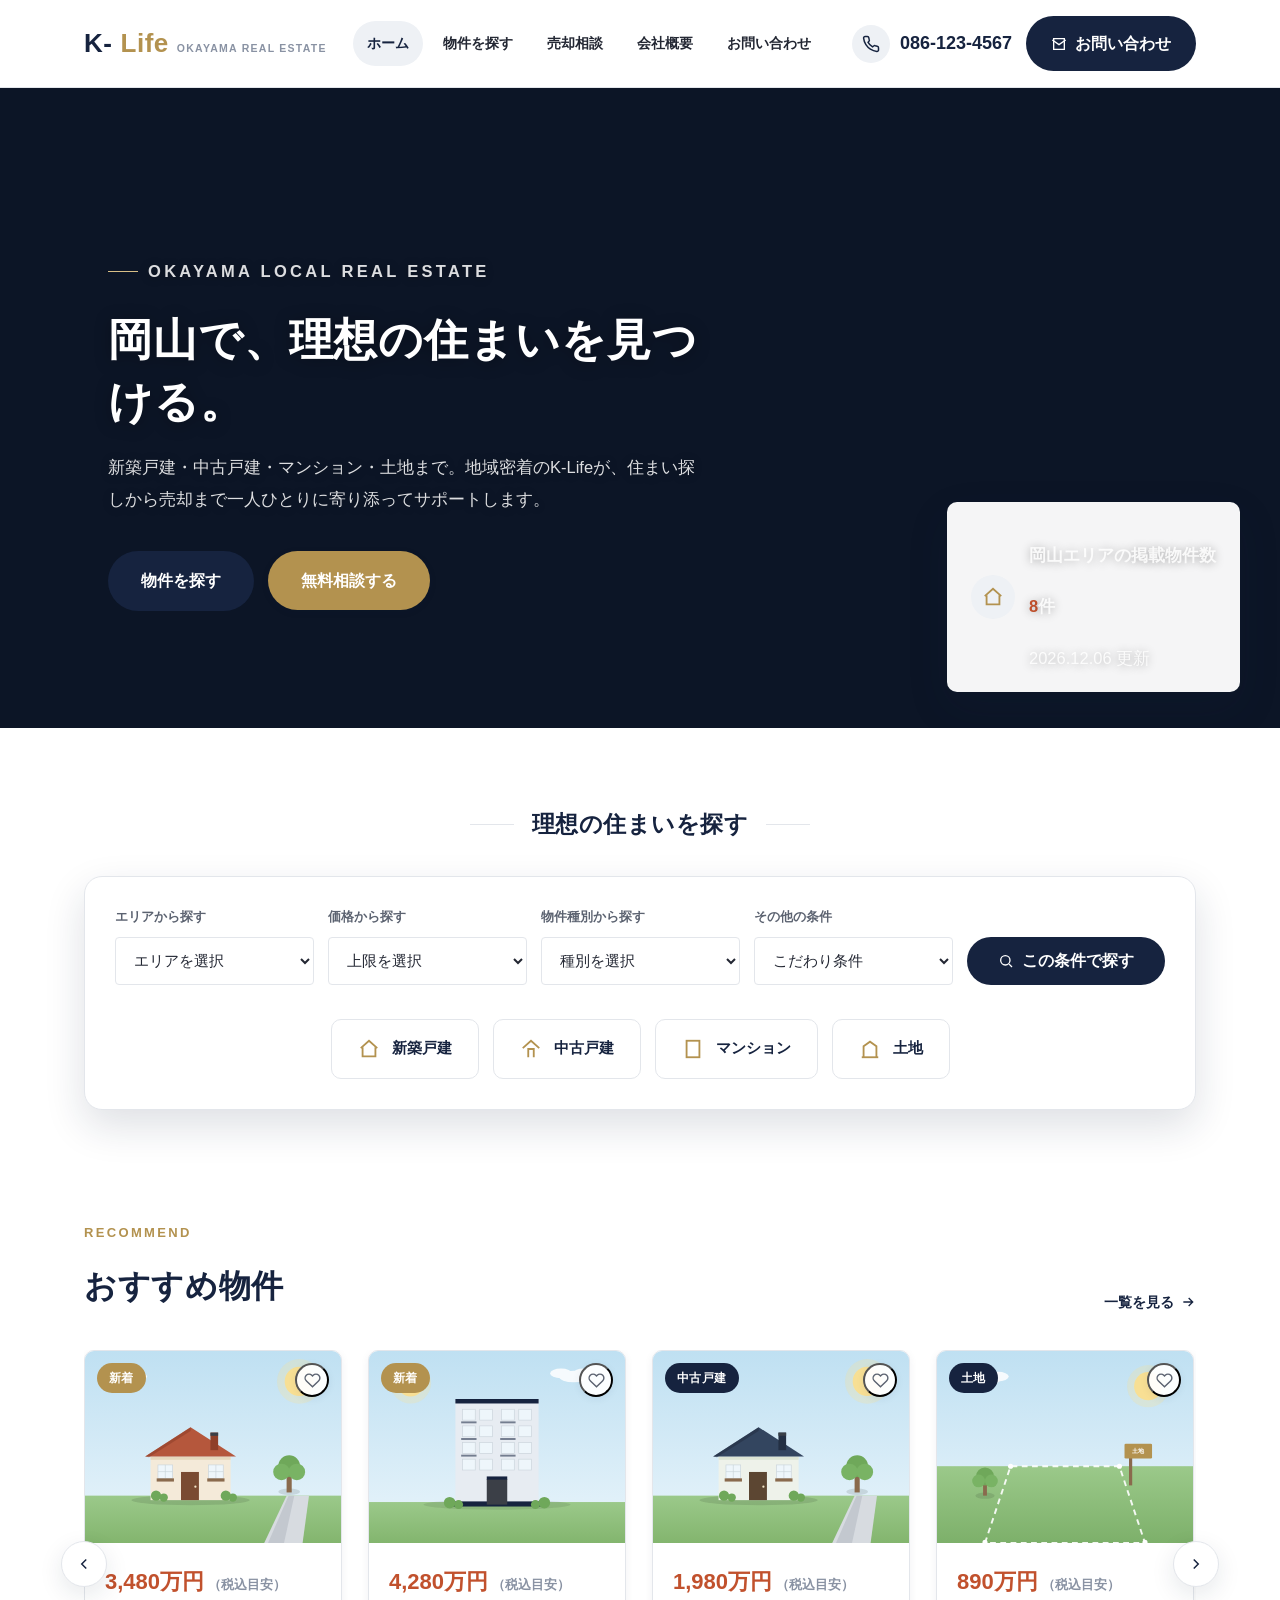
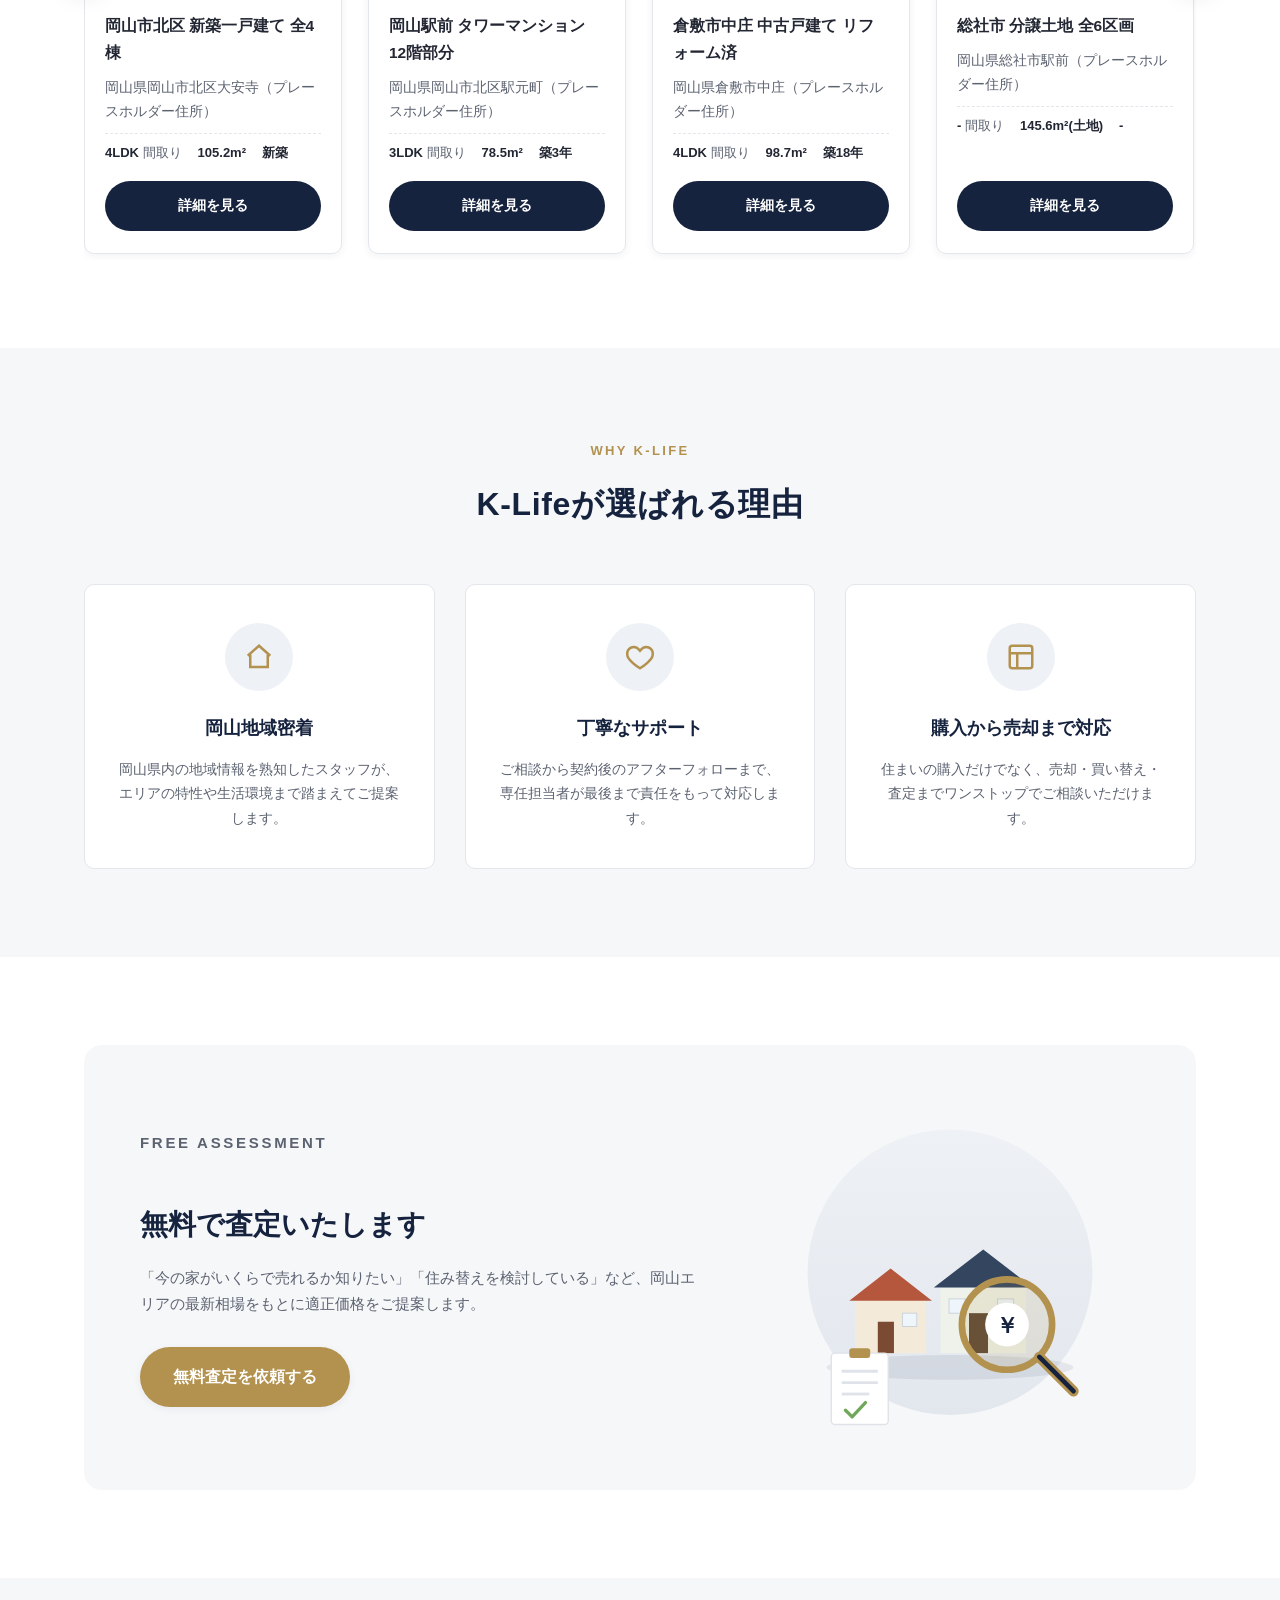
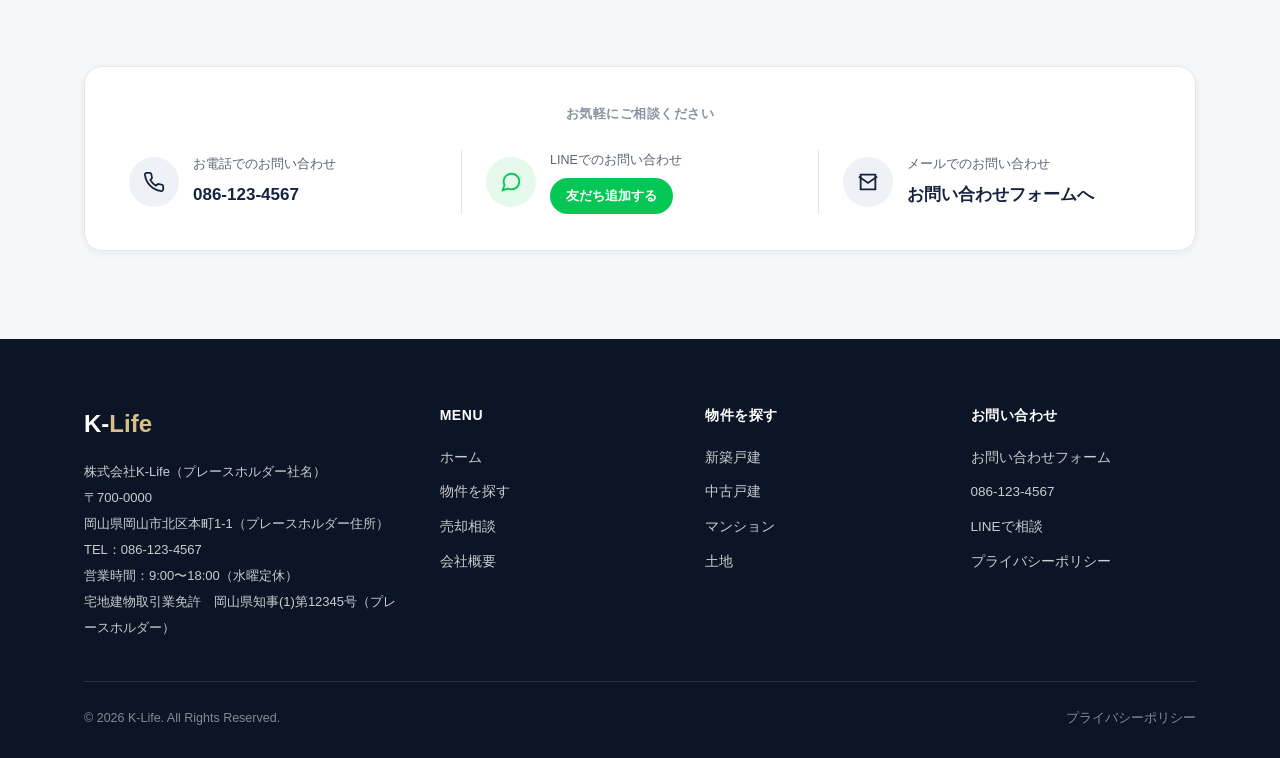
==== index.html @ 4331887f "Initial commit: K-Life real estate website Static HTML/CSS/JS site for a fictional Okayama-based rea" ====
<!DOCTYPE html>
<html lang="ja">
<head>
<meta charset="UTF-8">
<meta name="viewport" content="width=device-width, initial-scale=1.0">
<title>K-Life｜岡山県の不動産会社 住宅・土地・中古住宅・賃貸をお探しなら</title>
<meta name="description" content="K-Lifeは岡山県密着の不動産会社です。新築戸建・中古戸建・マンション・土地の購入から売却まで、地域に根ざした丁寧なサポートでお客様の理想の住まい探しをお手伝いします。">
<meta name="keywords" content="岡山,不動産,K-Life,新築戸建,中古戸建,マンション,土地,売却,査定">
<link rel="canonical" href="https://www.k-life-okayama.example.com/">
<meta property="og:type" content="website">
<meta property="og:title" content="K-Life｜岡山県の不動産会社">
<meta property="og:description" content="岡山で理想の住まいを見つける。地域密着のK-Lifeが購入から売却までサポートします。">
<meta property="og:locale" content="ja_JP">
<link rel="stylesheet" href="css/style.css">
<script type="application/ld+json">
{
  "@context": "https://schema.org",
  "@type": "RealEstateAgent",
  "name": "K-Life",
  "image": "https://www.k-life-okayama.example.com/images/office.svg",
  "telephone": "+81-86-123-4567",
  "address": {
    "@type": "PostalAddress",
    "addressRegion": "岡山県",
    "addressLocality": "岡山市北区",
    "streetAddress": "本町1-1（プレースホルダー住所）",
    "addressCountry": "JP"
  },
  "areaServed": "岡山県",
  "url": "https://www.k-life-okayama.example.com/"
}
</script>
</head>
<body>

<header class="site-header">
  <div class="container">
    <a href="index.html" class="brand">K-<span>Life</span><small>OKAYAMA REAL ESTATE</small></a>
    <nav class="main-nav" id="mainNav">
      <a href="index.html" aria-current="page">ホーム</a>
      <a href="properties.html">物件を探す</a>
      <a href="sell.html">売却相談</a>
      <a href="company.html">会社概要</a>
      <a href="contact.html">お問い合わせ</a>
    </nav>
    <div class="header-actions">
      <div class="header-info">
        <a href="tel:0861234567" class="header-phone">
          <span class="header-phone-icon">
            <svg width="18" height="18" viewBox="0 0 24 24" fill="none" stroke="currentColor" stroke-width="2"><path d="M22 16.92v3a2 2 0 01-2.18 2 19.79 19.79 0 01-8.63-3.07 19.5 19.5 0 01-6-6 19.79 19.79 0 01-3.07-8.67A2 2 0 014.11 2h3a2 2 0 012 1.72c.12.9.32 1.78.6 2.63a2 2 0 01-.45 2.11L8.09 9.91a16 16 0 006 6l1.45-1.17a2 2 0 012.11-.45c.85.28 1.73.48 2.63.6A2 2 0 0122 16.92z"/></svg>
          </span>
          <span class="header-phone-text">
            <span class="header-phone-number">086-123-4567</span>
            <span class="header-phone-hours">営業時間 9:00-18:00（水曜定休）</span>
          </span>
        </a>
        <a href="contact.html" class="btn btn-dark header-contact-btn">
          <svg width="16" height="16" viewBox="0 0 24 24" fill="none" stroke="currentColor" stroke-width="2"><path d="M4 4h16v16H4z"/><path d="M22 6l-10 7L2 6"/></svg>
          お問い合わせ
        </a>
      </div>
      <button class="nav-toggle" id="navToggle" aria-label="メニューを開く" aria-expanded="false">
        <span></span><span></span><span></span>
      </button>
    </div>
  </div>
</header>

<main>

  <!-- メインビジュアル -->
  <section class="hero">
    <img src="images/hero.svg" alt="" class="hero-bg" width="1600" height="900">
    <div class="container">
      <div class="hero-inner">
        <p class="hero-eyebrow">OKAYAMA LOCAL REAL ESTATE</p>
        <h1>岡山で、理想の住まいを見つける。</h1>
        <p>新築戸建・中古戸建・マンション・土地まで。地域密着のK-Lifeが、住まい探しから売却まで一人ひとりに寄り添ってサポートします。</p>
        <div class="hero-actions">
          <a href="properties.html" class="btn btn-dark">物件を探す</a>
          <a href="contact.html" class="btn btn-primary">無料相談する</a>
        </div>
      </div>
    </div>
    <div class="hero-stat">
      <div class="hero-stat-icon">
        <svg width="22" height="22" viewBox="0 0 24 24" fill="none" stroke="currentColor" stroke-width="2"><path d="M3 11l9-8 9 8"/><path d="M5 10v10h14V10"/></svg>
      </div>
      <div>
        <p class="hero-stat-label">岡山エリアの掲載物件数</p>
        <p class="hero-stat-value"><span id="heroPropertyCount">0</span>件</p>
        <p class="hero-stat-date" id="heroStatDate"></p>
      </div>
    </div>
  </section>

  <!-- 物件検索 -->
  <section class="search-panel">
    <div class="container">
      <div class="search-title reveal">
        <span class="line"></span>
        <h2>理想の住まいを探す</h2>
        <span class="line"></span>
      </div>
      <div class="search-card reveal">
        <form id="homeSearchForm">
          <div class="search-grid">
            <div class="field">
              <label for="area">エリアから探す</label>
              <select id="area" name="area">
                <option value="">エリアを選択</option>
                <option value="岡山市北区">岡山市北区</option>
                <option value="岡山市中区">岡山市中区</option>
                <option value="岡山市南区">岡山市南区</option>
                <option value="倉敷市">倉敷市</option>
                <option value="総社市">総社市</option>
                <option value="都窪郡早島町">都窪郡早島町</option>
              </select>
            </div>
            <div class="field">
              <label for="price">価格から探す</label>
              <select id="price" name="price">
                <option value="">上限を選択</option>
                <option value="1000">1,000万円以下</option>
                <option value="2000">2,000万円以下</option>
                <option value="3000">3,000万円以下</option>
                <option value="4000">4,000万円以下</option>
                <option value="99999">上限なし</option>
              </select>
            </div>
            <div class="field">
              <label for="type">物件種別から探す</label>
              <select id="type" name="type">
                <option value="">種別を選択</option>
                <option value="new-house">新築戸建</option>
                <option value="used-house">中古戸建</option>
                <option value="mansion">マンション</option>
                <option value="land">土地</option>
              </select>
            </div>
            <div class="field">
              <label for="feature">その他の条件</label>
              <select id="feature" name="feature">
                <option value="">こだわり条件</option>
                <option value="駐車場">駐車場あり</option>
                <option value="ペット">ペット相談可</option>
                <option value="新築">新築・築浅</option>
                <option value="角">角部屋・角地</option>
              </select>
            </div>
            <button type="submit" class="btn btn-dark search-submit">
              <svg width="16" height="16" viewBox="0 0 24 24" fill="none" stroke="currentColor" stroke-width="2"><circle cx="11" cy="11" r="7"/><line x1="21" y1="21" x2="16.65" y2="16.65"/></svg>
              この条件で探す
            </button>
          </div>
        </form>
        <div class="category-links">
          <a href="properties.html?type=new-house" class="category-link" data-type-link="new-house">
            <svg width="22" height="22" viewBox="0 0 24 24" fill="none" stroke="currentColor" stroke-width="2"><path d="M3 11l9-8 9 8"/><path d="M5 10v10h14V10"/></svg>
            新築戸建
          </a>
          <a href="properties.html?type=used-house" class="category-link" data-type-link="used-house">
            <svg width="22" height="22" viewBox="0 0 24 24" fill="none" stroke="currentColor" stroke-width="2"><path d="M3 11l9-8 9 8"/><path d="M9 21V12h6v9"/></svg>
            中古戸建
          </a>
          <a href="properties.html?type=mansion" class="category-link" data-type-link="mansion">
            <svg width="22" height="22" viewBox="0 0 24 24" fill="none" stroke="currentColor" stroke-width="2"><rect x="5" y="3" width="14" height="18"/><line x1="9" y1="8" x2="9" y2="8"/><line x1="9" y1="12" x2="9" y2="12"/><line x1="15" y1="8" x2="15" y2="8"/><line x1="15" y1="12" x2="15" y2="12"/></svg>
            マンション
          </a>
          <a href="properties.html?type=land" class="category-link" data-type-link="land">
            <svg width="22" height="22" viewBox="0 0 24 24" fill="none" stroke="currentColor" stroke-width="2"><path d="M3 21h18"/><path d="M5 21V9l7-5 7 5v12"/></svg>
            土地
          </a>
        </div>
      </div>
    </div>
  </section>

  <!-- おすすめ物件 -->
  <section class="section" id="recommend">
    <div class="container">
      <div class="section-head-row reveal">
        <div>
          <p class="section-eyebrow">RECOMMEND</p>
          <h2 class="section-title">おすすめ物件</h2>
        </div>
        <a href="properties.html" class="view-all-link">
          一覧を見る
          <svg width="16" height="16" viewBox="0 0 24 24" fill="none" stroke="currentColor" stroke-width="2"><path d="M5 12h14M13 6l6 6-6 6"/></svg>
        </a>
      </div>
      <div class="carousel-wrap">
        <button type="button" class="carousel-arrow prev" data-carousel-prev aria-label="前の物件">
          <svg width="18" height="18" viewBox="0 0 24 24" fill="none" stroke="currentColor" stroke-width="2"><path d="M15 18l-6-6 6-6"/></svg>
        </button>
        <div class="carousel-track" id="featuredGrid"></div>
        <button type="button" class="carousel-arrow next" data-carousel-next aria-label="次の物件">
          <svg width="18" height="18" viewBox="0 0 24 24" fill="none" stroke="currentColor" stroke-width="2"><path d="M9 18l6-6-6-6"/></svg>
        </button>
      </div>
    </div>
  </section>

  <!-- 選ばれる理由 -->
  <section class="section section-soft">
    <div class="container">
      <div class="section-head reveal">
        <p class="section-eyebrow">WHY K-LIFE</p>
        <h2 class="section-title">K-Lifeが選ばれる理由</h2>
      </div>
      <div class="reason-grid">
        <div class="reason-card reveal">
          <div class="reason-icon">
            <svg width="30" height="30" viewBox="0 0 24 24" fill="none" stroke="currentColor" stroke-width="2"><path d="M3 11l9-8 9 8"/><path d="M5 10v10h14V10"/></svg>
          </div>
          <h3>岡山地域密着</h3>
          <p>岡山県内の地域情報を熟知したスタッフが、エリアの特性や生活環境まで踏まえてご提案します。</p>
        </div>
        <div class="reason-card reveal">
          <div class="reason-icon">
            <svg width="30" height="30" viewBox="0 0 24 24" fill="none" stroke="currentColor" stroke-width="2"><path d="M12 21s-7-4.35-9.5-8.5C.5 8 3 4 7 4c2 0 3.5 1 5 3 1.5-2 3-3 5-3 4 0 6.5 4 4.5 8.5C19 16.65 12 21 12 21z"/></svg>
          </div>
          <h3>丁寧なサポート</h3>
          <p>ご相談から契約後のアフターフォローまで、専任担当者が最後まで責任をもって対応します。</p>
        </div>
        <div class="reason-card reveal">
          <div class="reason-icon">
            <svg width="30" height="30" viewBox="0 0 24 24" fill="none" stroke="currentColor" stroke-width="2"><rect x="3" y="3" width="18" height="18" rx="2"/><path d="M3 9h18M9 21V9"/></svg>
          </div>
          <h3>購入から売却まで対応</h3>
          <p>住まいの購入だけでなく、売却・買い替え・査定までワンストップでご相談いただけます。</p>
        </div>
      </div>
    </div>
  </section>

  <!-- 不動産売却相談 -->
  <section class="section">
    <div class="container">
      <div class="assessment-split reveal">
        <div class="assessment-content">
          <p class="section-eyebrow">FREE ASSESSMENT</p>
          <h2>無料で査定いたします</h2>
          <p>「今の家がいくらで売れるか知りたい」「住み替えを検討している」など、岡山エリアの最新相場をもとに適正価格をご提案します。</p>
          <a href="sell.html" class="btn btn-primary">無料査定を依頼する</a>
        </div>
        <div class="assessment-image">
          <img src="images/assessment.svg" alt="無料査定イメージ" loading="lazy" width="800" height="700">
        </div>
      </div>
    </div>
  </section>

  <!-- お問い合わせ -->
  <section class="section section-soft" id="contact-top">
    <div class="container">
      <div class="contact-bar reveal">
        <p class="contact-bar-label">お気軽にご相談ください</p>
        <div class="contact-bar-row">
          <a href="tel:0861234567" class="contact-bar-item">
            <span class="contact-bar-icon">
              <svg width="22" height="22" viewBox="0 0 24 24" fill="none" stroke="currentColor" stroke-width="2"><path d="M22 16.92v3a2 2 0 01-2.18 2 19.79 19.79 0 01-8.63-3.07 19.5 19.5 0 01-6-6 19.79 19.79 0 01-3.07-8.67A2 2 0 014.11 2h3a2 2 0 012 1.72c.12.9.32 1.78.6 2.63a2 2 0 01-.45 2.11L8.09 9.91a16 16 0 006 6l1.45-1.17a2 2 0 012.11-.45c.85.28 1.73.48 2.63.6A2 2 0 0122 16.92z"/></svg>
            </span>
            <span>
              <span class="contact-bar-title">お電話でのお問い合わせ</span>
              <span class="contact-bar-value">086-123-4567</span>
            </span>
          </a>
          <div class="contact-bar-divider"></div>
          <div class="contact-bar-item">
            <span class="contact-bar-icon line">
              <svg width="22" height="22" viewBox="0 0 24 24" fill="none" stroke="currentColor" stroke-width="2"><path d="M21 11.5a8.38 8.38 0 01-.9 3.8 8.5 8.5 0 01-7.6 4.7 8.38 8.38 0 01-3.8-.9L3 21l1.9-5.7a8.38 8.38 0 01-.9-3.8 8.5 8.5 0 014.7-7.6 8.38 8.38 0 013.8-.9h.5a8.48 8.48 0 018 8v.5z"/></svg>
            </span>
            <span>
              <span class="contact-bar-title">LINEでのお問い合わせ</span>
              <a href="https://line.me/R/ti/p/%40k-life-okayama" target="_blank" rel="noopener" class="line-badge">友だち追加する</a>
            </span>
          </div>
          <div class="contact-bar-divider"></div>
          <a href="contact.html" class="contact-bar-item">
            <span class="contact-bar-icon">
              <svg width="22" height="22" viewBox="0 0 24 24" fill="none" stroke="currentColor" stroke-width="2"><path d="M4 4h16v16H4z"/><path d="M22 6l-10 7L2 6"/></svg>
            </span>
            <span>
              <span class="contact-bar-title">メールでのお問い合わせ</span>
              <span class="contact-bar-value">お問い合わせフォームへ</span>
            </span>
          </a>
        </div>
      </div>
    </div>
  </section>

</main>

<footer class="site-footer">
  <div class="container">
    <div class="footer-grid">
      <div class="footer-col">
        <p class="footer-brand">K-<span>Life</span></p>
        <p class="footer-meta">
          株式会社K-Life（プレースホルダー社名）<br>
          〒700-0000<br>
          岡山県岡山市北区本町1-1（プレースホルダー住所）<br>
          TEL：086-123-4567<br>
          営業時間：9:00〜18:00（水曜定休）<br>
          宅地建物取引業免許　岡山県知事(1)第12345号（プレースホルダー）
        </p>
      </div>
      <div class="footer-col">
        <h4>MENU</h4>
        <ul>
          <li><a href="index.html">ホーム</a></li>
          <li><a href="properties.html">物件を探す</a></li>
          <li><a href="sell.html">売却相談</a></li>
          <li><a href="company.html">会社概要</a></li>
        </ul>
      </div>
      <div class="footer-col">
        <h4>物件を探す</h4>
        <ul>
          <li><a href="properties.html?type=new-house">新築戸建</a></li>
          <li><a href="properties.html?type=used-house">中古戸建</a></li>
          <li><a href="properties.html?type=mansion">マンション</a></li>
          <li><a href="properties.html?type=land">土地</a></li>
        </ul>
      </div>
      <div class="footer-col">
        <h4>お問い合わせ</h4>
        <ul>
          <li><a href="contact.html">お問い合わせフォーム</a></li>
          <li><a href="tel:0861234567">086-123-4567</a></li>
          <li><a href="https://line.me/R/ti/p/%40k-life-okayama" target="_blank" rel="noopener">LINEで相談</a></li>
          <li><a href="privacy.html">プライバシーポリシー</a></li>
        </ul>
      </div>
    </div>
    <div class="footer-bottom">
      <span>&copy; 2026 K-Life. All Rights Reserved.</span>
      <a href="privacy.html">プライバシーポリシー</a>
    </div>
  </div>
</footer>

<div class="mobile-cta-bar">
  <a href="tel:0861234567" class="tel">電話で相談</a>
  <a href="https://line.me/R/ti/p/%40k-life-okayama" target="_blank" rel="noopener" class="line">LINEで相談</a>
</div>

<script src="js/data.js"></script>
<script src="js/main.js"></script>
</body>
</html>
---- css/style.css ----
/* ==========================================================================
   K-Life 不動産 共通スタイルシート
   ========================================================================== */

:root {
  --color-bg: #ffffff;
  --color-bg-soft: #f6f7f9;
  --color-bg-soft-2: #eef1f5;
  --color-primary: #16233f;
  --color-primary-dark: #0c1526;
  --color-primary-light: #2a3c63;
  --color-accent: #b3924f;
  --color-accent-light: #d8bf87;
  --color-price: #c1512d;
  --color-text: #232733;
  --color-text-soft: #5b6270;
  --color-text-faint: #8992a3;
  --color-border: #e3e6eb;
  --color-success: #2f7d4f;
  --shadow-sm: 0 2px 8px rgba(22, 35, 63, 0.06);
  --shadow-md: 0 8px 24px rgba(22, 35, 63, 0.10);
  --shadow-lg: 0 16px 40px rgba(22, 35, 63, 0.14);
  --radius-sm: 4px;
  --radius-md: 10px;
  --radius-lg: 18px;
  --header-height: 88px;
  --font-base: -apple-system, BlinkMacSystemFont, "Hiragino Kaku Gothic ProN",
    "Hiragino Sans", "Yu Gothic UI", "Noto Sans JP", Meiryo, sans-serif;
  --container-width: 1160px;
  --transition-base: 0.25s ease;
}

* {
  box-sizing: border-box;
}

html {
  scroll-behavior: smooth;
  scroll-padding-top: var(--header-height);
}

body {
  margin: 0;
  font-family: var(--font-base);
  color: var(--color-text);
  background: var(--color-bg);
  line-height: 1.75;
  -webkit-font-smoothing: antialiased;
  word-break: break-word;
}

img {
  max-width: 100%;
  display: block;
}

a {
  color: inherit;
  text-decoration: none;
}

ul {
  list-style: none;
  margin: 0;
  padding: 0;
}

h1, h2, h3, h4, p {
  margin: 0;
}

button {
  font-family: inherit;
  cursor: pointer;
}

.container {
  width: 100%;
  max-width: var(--container-width);
  margin: 0 auto;
  padding: 0 24px;
}

.section {
  padding: 88px 0;
}

.section-soft {
  background: var(--color-bg-soft);
}

.section-head {
  text-align: center;
  max-width: 640px;
  margin: 0 auto 52px;
}

.section-eyebrow {
  display: inline-block;
  font-size: 13px;
  letter-spacing: 0.18em;
  color: var(--color-accent);
  font-weight: 700;
  margin-bottom: 14px;
  text-transform: uppercase;
}

.section-title {
  font-size: 32px;
  font-weight: 700;
  color: var(--color-primary);
  letter-spacing: 0.02em;
}

.section-desc {
  margin-top: 16px;
  color: var(--color-text-soft);
  font-size: 15.5px;
}

/* ==========================================================================
   Buttons
   ========================================================================== */

.btn {
  display: inline-flex;
  align-items: center;
  justify-content: center;
  gap: 8px;
  padding: 15px 32px;
  border-radius: 999px;
  font-size: 15.5px;
  font-weight: 700;
  border: 1px solid transparent;
  transition: transform var(--transition-base), box-shadow var(--transition-base),
    background var(--transition-base), color var(--transition-base);
  white-space: nowrap;
}

.btn-primary {
  background: var(--color-accent);
  color: #fff;
  box-shadow: var(--shadow-sm);
}

.btn-primary:hover {
  background: var(--color-accent-light);
  transform: translateY(-2px);
  box-shadow: var(--shadow-md);
}

.btn-outline {
  background: transparent;
  color: #fff;
  border-color: rgba(255, 255, 255, 0.7);
}

.btn-outline:hover {
  background: rgba(255, 255, 255, 0.14);
  transform: translateY(-2px);
}

.btn-dark {
  background: var(--color-primary);
  color: #fff;
}

.btn-dark:hover {
  background: var(--color-primary-light);
  transform: translateY(-2px);
  box-shadow: var(--shadow-md);
}

.btn-block {
  width: 100%;
}

.btn-sm {
  padding: 10px 20px;
  font-size: 13.5px;
}

.btn-line {
  background: #06c755;
  color: #fff;
}

.btn-line:hover {
  background: #05b34c;
  transform: translateY(-2px);
}

.btn-tel {
  background: var(--color-primary);
  color: #fff;
}

.btn-tel:hover {
  background: var(--color-primary-light);
  transform: translateY(-2px);
}

/* ==========================================================================
   Header
   ========================================================================== */

.site-header {
  position: sticky;
  top: 0;
  z-index: 500;
  height: var(--header-height);
  border-bottom: 1px solid var(--color-border);
}

.site-header::before {
  content: "";
  position: absolute;
  inset: 0;
  z-index: -1;
  background: rgba(255, 255, 255, 0.92);
  backdrop-filter: saturate(180%) blur(10px);
}

.site-header .container {
  height: 100%;
  display: flex;
  align-items: center;
  justify-content: space-between;
  gap: 20px;
}

.brand {
  display: flex;
  align-items: baseline;
  gap: 8px;
  font-weight: 800;
  font-size: 26px;
  color: var(--color-primary);
  letter-spacing: 0.02em;
  flex-shrink: 0;
}

.brand span {
  color: var(--color-accent);
}

.brand small {
  font-size: 10.5px;
  font-weight: 600;
  color: var(--color-text-faint);
  letter-spacing: 0.12em;
}

.main-nav {
  display: flex;
  align-items: center;
  gap: 6px;
}

.main-nav a {
  display: inline-block;
  padding: 10px 14px;
  font-size: 14px;
  font-weight: 600;
  color: var(--color-text);
  border-radius: 999px;
  white-space: nowrap;
  transition: background var(--transition-base), color var(--transition-base);
}

.main-nav a:hover,
.main-nav a[aria-current="page"] {
  background: var(--color-bg-soft-2);
  color: var(--color-primary);
}

.header-actions {
  display: flex;
  align-items: center;
  gap: 18px;
  flex-shrink: 0;
}

.header-tel {
  display: inline-flex;
}

.header-info {
  display: flex;
  align-items: center;
  gap: 14px;
}

.header-phone {
  display: flex;
  align-items: center;
  gap: 10px;
  color: var(--color-primary);
}

.header-phone-icon {
  width: 38px;
  height: 38px;
  border-radius: 50%;
  background: var(--color-bg-soft-2);
  display: flex;
  align-items: center;
  justify-content: center;
  color: var(--color-primary);
  flex-shrink: 0;
}

.header-phone-text {
  display: flex;
  flex-direction: column;
  line-height: 1.4;
}

.header-phone-number {
  font-size: 18px;
  font-weight: 800;
  color: var(--color-primary);
}

.header-phone-hours {
  display: none;
  font-size: 11px;
  color: var(--color-text-faint);
  font-weight: 600;
  white-space: nowrap;
}

@media (min-width: 1340px) {
  .header-phone-hours {
    display: block;
  }
}

.header-contact-btn {
  padding: 13px 24px;
}

.nav-toggle {
  display: none;
  flex-direction: column;
  justify-content: center;
  gap: 5px;
  width: 42px;
  height: 42px;
  border: 1px solid var(--color-border);
  border-radius: var(--radius-sm);
  background: #fff;
}

.nav-toggle span {
  display: block;
  width: 20px;
  height: 2px;
  margin: 0 auto;
  background: var(--color-primary);
  transition: transform var(--transition-base), opacity var(--transition-base);
}

.nav-toggle.is-open span:nth-child(1) {
  transform: translateY(7px) rotate(45deg);
}

.nav-toggle.is-open span:nth-child(2) {
  opacity: 0;
}

.nav-toggle.is-open span:nth-child(3) {
  transform: translateY(-7px) rotate(-45deg);
}

/* ==========================================================================
   Hero
   ========================================================================== */

.hero {
  position: relative;
  min-height: 640px;
  display: flex;
  align-items: center;
  background: linear-gradient(180deg, rgba(12, 21, 38, 0.6), rgba(12, 21, 38, 0.4)),
    var(--color-primary-dark);
  color: #fff;
  overflow: hidden;
}

.hero-bg {
  position: absolute;
  inset: 0;
  width: 100%;
  height: 100%;
  object-fit: cover;
  z-index: -1;
  transform-origin: center center;
  animation: heroZoom 22s ease-in-out infinite alternate;
  will-change: transform;
}

@keyframes heroZoom {
  0% {
    transform: scale(1);
  }
  100% {
    transform: scale(1.12);
  }
}

.hero-inner > * {
  opacity: 0;
  animation: fadeInUp 0.9s ease forwards;
}

.hero-inner > *:nth-child(1) {
  animation-delay: 0.1s;
}

.hero-inner > *:nth-child(2) {
  animation-delay: 0.28s;
}

.hero-inner > *:nth-child(3) {
  animation-delay: 0.46s;
}

.hero-inner > *:nth-child(4) {
  animation-delay: 0.64s;
}

@keyframes fadeInUp {
  from {
    opacity: 0;
    transform: translateY(28px);
  }
  to {
    opacity: 1;
    transform: translateY(0);
  }
}

.hero-inner {
  max-width: 640px;
  padding: 120px 24px 90px;
}

.hero-eyebrow {
  display: inline-flex;
  align-items: center;
  gap: 10px;
  font-size: 13px;
  letter-spacing: 0.2em;
  font-weight: 700;
  color: var(--color-accent-light);
  margin-bottom: 22px;
  text-transform: uppercase;
}

.hero-eyebrow::before {
  content: "";
  width: 30px;
  height: 1px;
  background: var(--color-accent-light);
}

.hero h1 {
  font-size: 44px;
  line-height: 1.4;
  font-weight: 800;
  letter-spacing: 0.02em;
  text-shadow: 0 2px 16px rgba(0, 0, 0, 0.35);
}

.hero p {
  margin-top: 20px;
  font-size: 16.5px;
  color: rgba(255, 255, 255, 0.86);
  line-height: 1.9;
  text-shadow: 0 1px 10px rgba(0, 0, 0, 0.3);
}

.hero-actions {
  display: flex;
  flex-wrap: wrap;
  gap: 14px;
  margin-top: 36px;
}

.hero-stat {
  position: absolute;
  right: 40px;
  bottom: 36px;
  display: flex;
  align-items: center;
  gap: 14px;
  background: rgba(255, 255, 255, 0.96);
  backdrop-filter: blur(6px);
  border-radius: var(--radius-md);
  padding: 18px 24px;
  box-shadow: var(--shadow-lg);
}

.hero-stat-icon {
  width: 44px;
  height: 44px;
  border-radius: 50%;
  background: var(--color-bg-soft-2);
  color: var(--color-accent);
  display: flex;
  align-items: center;
  justify-content: center;
  flex-shrink: 0;
}

.hero-stat-label {
  font-size: 11.5px;
  color: var(--color-text-faint);
  font-weight: 700;
}

.hero-stat-value {
  font-size: 24px;
  font-weight: 800;
  color: var(--color-primary);
  line-height: 1.3;
}

.hero-stat-value span {
  color: var(--color-price);
}

.hero-stat-date {
  font-size: 10.5px;
  color: var(--color-text-faint);
}

/* ==========================================================================
   Search box
   ========================================================================== */

.search-panel {
  padding: 76px 0 20px;
  position: relative;
  z-index: 10;
}

.search-title {
  display: flex;
  align-items: center;
  justify-content: center;
  gap: 18px;
  margin-bottom: 32px;
}

.search-title .line {
  width: 44px;
  height: 1px;
  background: var(--color-border);
}

.search-title h2 {
  font-size: 23px;
  font-weight: 800;
  color: var(--color-primary);
  letter-spacing: 0.02em;
}

.search-card {
  background: #fff;
  border-radius: var(--radius-lg);
  box-shadow: var(--shadow-lg);
  padding: 30px;
  border: 1px solid var(--color-border);
}

.search-tabs {
  display: flex;
  gap: 8px;
  margin-bottom: 22px;
  flex-wrap: wrap;
}

.search-tab {
  padding: 9px 18px;
  border-radius: 999px;
  background: var(--color-bg-soft);
  font-size: 13.5px;
  font-weight: 700;
  color: var(--color-text-soft);
  border: 1px solid transparent;
}

.search-tab.is-active {
  background: var(--color-primary);
  color: #fff;
}

.search-grid {
  display: grid;
  grid-template-columns: repeat(4, 1fr) auto;
  gap: 14px;
  align-items: end;
}

.field {
  display: flex;
  flex-direction: column;
  gap: 8px;
}

.field label {
  font-size: 12.5px;
  font-weight: 700;
  color: var(--color-text-soft);
}

.field select,
.field input {
  height: 48px;
  padding: 0 14px;
  border-radius: var(--radius-sm);
  border: 1px solid var(--color-border);
  background: #fff;
  font-size: 14.5px;
  color: var(--color-text);
  font-family: inherit;
}

.field select:focus,
.field input:focus {
  outline: 2px solid var(--color-accent-light);
  outline-offset: 1px;
}

.search-submit {
  height: 48px;
  padding: 0 30px;
}

.category-links {
  display: flex;
  flex-wrap: wrap;
  justify-content: center;
  gap: 14px;
  margin-top: 34px;
}

.category-link {
  display: flex;
  align-items: center;
  gap: 12px;
  padding: 16px 26px;
  border-radius: var(--radius-md);
  background: #fff;
  font-size: 14.5px;
  font-weight: 700;
  color: var(--color-primary);
  border: 1px solid var(--color-border);
  transition: transform var(--transition-base), border-color var(--transition-base), box-shadow var(--transition-base);
}

.category-link svg {
  color: var(--color-accent);
  flex-shrink: 0;
}

.category-link:hover {
  border-color: var(--color-accent);
  transform: translateY(-4px);
  box-shadow: var(--shadow-sm);
}

/* ==========================================================================
   Property cards
   ========================================================================== */

.section-head-row {
  display: flex;
  align-items: flex-end;
  justify-content: space-between;
  gap: 16px;
  flex-wrap: wrap;
  margin-bottom: 36px;
}

.section-head-row .section-title {
  text-align: left;
}

.view-all-link {
  display: inline-flex;
  align-items: center;
  gap: 6px;
  font-size: 14px;
  font-weight: 700;
  color: var(--color-primary);
  flex-shrink: 0;
}

.view-all-link:hover {
  color: var(--color-accent);
}

.property-grid {
  display: grid;
  grid-template-columns: repeat(4, 1fr);
  gap: 26px;
}

.carousel-wrap {
  position: relative;
}

.carousel-track {
  display: flex;
  gap: 26px;
  overflow-x: auto;
  scroll-snap-type: x mandatory;
  scroll-behavior: smooth;
  padding-bottom: 6px;
  scrollbar-width: none;
}

.carousel-track::-webkit-scrollbar {
  display: none;
}

.carousel-track .property-card {
  flex: 0 0 calc(25% - 20px);
  scroll-snap-align: start;
}

.carousel-arrow {
  position: absolute;
  top: 42%;
  transform: translateY(-50%);
  width: 46px;
  height: 46px;
  border-radius: 50%;
  background: #fff;
  border: 1px solid var(--color-border);
  box-shadow: var(--shadow-md);
  display: flex;
  align-items: center;
  justify-content: center;
  color: var(--color-primary);
  z-index: 3;
}

.carousel-arrow:hover {
  background: var(--color-primary);
  color: #fff;
  border-color: var(--color-primary);
}

.carousel-arrow.prev {
  left: -23px;
}

.carousel-arrow.next {
  right: -23px;
}

.favorite-btn {
  position: absolute;
  top: 12px;
  right: 12px;
  width: 34px;
  height: 34px;
  border-radius: 50%;
  background: rgba(255, 255, 255, 0.94);
  display: flex;
  align-items: center;
  justify-content: center;
  color: var(--color-text-soft);
  box-shadow: var(--shadow-sm);
  transition: transform 0.2s ease, color 0.2s ease;
  z-index: 2;
}

.favorite-btn:hover {
  transform: scale(1.12);
}

.favorite-btn.is-active {
  color: #e0435b;
}

.favorite-btn svg {
  width: 17px;
  height: 17px;
}

.property-card {
  position: relative;
  background: #fff;
  border: 1px solid var(--color-border);
  border-radius: var(--radius-md);
  overflow: hidden;
  box-shadow: var(--shadow-sm);
  transition: transform var(--transition-base), box-shadow var(--transition-base);
  display: flex;
  flex-direction: column;
}

.property-card:hover {
  transform: translateY(-6px);
  box-shadow: var(--shadow-md);
}

.property-photo {
  position: relative;
  aspect-ratio: 4 / 3;
  background: var(--color-bg-soft-2);
  overflow: hidden;
}

.property-photo img {
  width: 100%;
  height: 100%;
  object-fit: cover;
  transition: transform 0.6s cubic-bezier(0.16, 0.8, 0.3, 1);
}

.property-card:hover .property-photo img {
  transform: scale(1.09);
}

.property-tag {
  position: absolute;
  top: 12px;
  left: 12px;
  background: var(--color-primary);
  color: #fff;
  font-size: 11.5px;
  font-weight: 700;
  padding: 5px 12px;
  border-radius: 999px;
  letter-spacing: 0.04em;
}

.property-tag.is-new {
  background: var(--color-accent);
}

.property-body {
  padding: 20px 20px 22px;
  display: flex;
  flex-direction: column;
  gap: 10px;
  flex: 1;
}

.property-price {
  font-size: 22px;
  font-weight: 800;
  color: var(--color-price);
}

.property-price small {
  font-size: 13px;
  font-weight: 600;
  color: var(--color-text-faint);
  margin-left: 4px;
}

.property-title {
  font-size: 15.5px;
  font-weight: 700;
  color: var(--color-text);
}

.property-location {
  font-size: 13.5px;
  color: var(--color-text-soft);
  display: flex;
  align-items: center;
  gap: 6px;
}

.property-specs {
  display: flex;
  flex-wrap: wrap;
  gap: 8px 16px;
  font-size: 13px;
  color: var(--color-text-soft);
  padding-top: 8px;
  border-top: 1px dashed var(--color-border);
}

.property-specs span strong {
  color: var(--color-text);
  font-weight: 700;
}

.property-more {
  margin-top: auto;
  padding-top: 6px;
}

.property-more .btn {
  width: 100%;
  padding: 12px 20px;
}

.grid-footer {
  text-align: center;
  margin-top: 44px;
}

/* ==========================================================================
   Reasons (選ばれる理由)
   ========================================================================== */

.reason-grid {
  display: grid;
  grid-template-columns: repeat(3, 1fr);
  gap: 30px;
}

.reason-card {
  background: #fff;
  border: 1px solid var(--color-border);
  border-radius: var(--radius-md);
  padding: 38px 30px;
  text-align: center;
}

.reason-icon {
  width: 68px;
  height: 68px;
  border-radius: 50%;
  background: var(--color-bg-soft-2);
  display: flex;
  align-items: center;
  justify-content: center;
  margin: 0 auto 22px;
  color: var(--color-accent);
  transition: transform 0.4s ease, background 0.4s ease;
}

.reason-card:hover .reason-icon {
  animation: floatY 1.6s ease-in-out infinite;
  background: var(--color-accent);
  color: #fff;
}

@keyframes floatY {
  0%,
  100% {
    transform: translateY(0);
  }
  50% {
    transform: translateY(-7px);
  }
}

.reason-card h3 {
  font-size: 18px;
  font-weight: 700;
  color: var(--color-primary);
  margin-bottom: 12px;
}

.reason-card p {
  font-size: 14px;
  color: var(--color-text-soft);
}

/* ==========================================================================
   CTA banner (売却相談)
   ========================================================================== */

.cta-banner {
  background: linear-gradient(120deg, var(--color-primary), var(--color-primary-light), var(--color-primary-dark));
  background-size: 220% 220%;
  animation: gradientShift 10s ease infinite;
  color: #fff;
  border-radius: var(--radius-lg);
  padding: 56px;
  display: flex;
  align-items: center;
  justify-content: space-between;
  gap: 40px;
  flex-wrap: wrap;
}

@keyframes gradientShift {
  0%,
  100% {
    background-position: 0% 50%;
  }
  50% {
    background-position: 100% 50%;
  }
}

.cta-banner h2 {
  font-size: 27px;
  font-weight: 800;
}

.cta-banner p {
  margin-top: 12px;
  color: rgba(255, 255, 255, 0.82);
  font-size: 15px;
  max-width: 480px;
}

.cta-actions {
  display: flex;
  gap: 14px;
  flex-wrap: wrap;
}

/* ==========================================================================
   無料査定 split section
   ========================================================================== */

.assessment-split {
  display: flex;
  align-items: center;
  gap: 60px;
  background: var(--color-bg-soft);
  border-radius: var(--radius-lg);
  padding: 56px;
}

.assessment-content {
  flex: 1;
  min-width: 260px;
}

.assessment-content h2 {
  font-size: 28px;
  font-weight: 800;
  color: var(--color-primary);
  margin: 14px 0 16px;
}

.assessment-content p {
  color: var(--color-text-soft);
  font-size: 15px;
  margin-bottom: 30px;
}

.assessment-image {
  flex: 0 0 380px;
  max-width: 100%;
}

.assessment-image img {
  width: 100%;
  height: auto;
}

/* ==========================================================================
   Contact section
   ========================================================================== */

.contact-grid {
  display: grid;
  grid-template-columns: repeat(3, 1fr);
  gap: 24px;
}

.contact-card {
  background: #fff;
  border: 1px solid var(--color-border);
  border-radius: var(--radius-md);
  padding: 34px 26px;
  text-align: center;
  box-shadow: var(--shadow-sm);
}

.contact-card .contact-icon {
  width: 56px;
  height: 56px;
  margin: 0 auto 18px;
  border-radius: 50%;
  display: flex;
  align-items: center;
  justify-content: center;
  background: var(--color-bg-soft-2);
  color: var(--color-primary);
}

.contact-card h3 {
  font-size: 16.5px;
  font-weight: 700;
  color: var(--color-primary);
  margin-bottom: 8px;
}

.contact-card p {
  font-size: 13.5px;
  color: var(--color-text-soft);
  margin-bottom: 18px;
}

.contact-card .tel-number {
  font-size: 24px;
  font-weight: 800;
  color: var(--color-primary);
  display: block;
  margin-bottom: 6px;
}

.contact-bar {
  background: #fff;
  border: 1px solid var(--color-border);
  border-radius: var(--radius-lg);
  padding: 36px 44px;
  box-shadow: var(--shadow-sm);
}

.contact-bar-label {
  font-size: 13px;
  font-weight: 700;
  color: var(--color-text-faint);
  text-align: center;
  letter-spacing: 0.04em;
  margin-bottom: 24px;
}

.contact-bar-row {
  display: flex;
  align-items: center;
  justify-content: space-between;
  gap: 24px;
  flex-wrap: wrap;
}

.contact-bar-item {
  display: flex;
  align-items: center;
  gap: 14px;
  flex: 1;
  min-width: 230px;
}

.contact-bar-icon {
  width: 50px;
  height: 50px;
  border-radius: 50%;
  background: var(--color-bg-soft-2);
  display: flex;
  align-items: center;
  justify-content: center;
  color: var(--color-primary);
  flex-shrink: 0;
}

.contact-bar-icon.line {
  background: #e5f9ec;
  color: #06c755;
}

.contact-bar-title {
  display: block;
  font-size: 12.5px;
  color: var(--color-text-soft);
  margin-bottom: 4px;
}

.contact-bar-value {
  display: block;
  font-size: 17px;
  font-weight: 800;
  color: var(--color-primary);
}

.contact-bar-divider {
  width: 1px;
  align-self: stretch;
  background: var(--color-border);
}

.line-badge {
  display: inline-flex;
  align-items: center;
  gap: 6px;
  background: #06c755;
  color: #fff;
  font-size: 13px;
  font-weight: 700;
  padding: 7px 16px;
  border-radius: 999px;
  margin-top: 2px;
  transition: background var(--transition-base), transform var(--transition-base);
}

.line-badge:hover {
  background: #05b34c;
  transform: translateY(-2px);
}

/* ==========================================================================
   Forms
   ========================================================================== */

.form-card {
  background: #fff;
  border: 1px solid var(--color-border);
  border-radius: var(--radius-lg);
  padding: 40px;
  box-shadow: var(--shadow-sm);
  max-width: 720px;
  margin: 0 auto;
}

.form-row {
  display: grid;
  grid-template-columns: 1fr 1fr;
  gap: 20px;
}

.form-group {
  margin-bottom: 22px;
  display: flex;
  flex-direction: column;
  gap: 8px;
}

.form-group label {
  font-size: 13.5px;
  font-weight: 700;
  color: var(--color-text);
}

.form-group .required {
  color: #c23b3b;
  font-size: 11px;
  margin-left: 4px;
  font-weight: 700;
}

.form-group input,
.form-group select,
.form-group textarea {
  padding: 13px 15px;
  border-radius: var(--radius-sm);
  border: 1px solid var(--color-border);
  font-size: 14.5px;
  font-family: inherit;
  color: var(--color-text);
  background: var(--color-bg-soft);
}

.form-group input:focus,
.form-group select:focus,
.form-group textarea:focus {
  outline: 2px solid var(--color-accent-light);
  outline-offset: 1px;
  background: #fff;
}

.form-group textarea {
  min-height: 140px;
  resize: vertical;
}

.form-hint {
  font-size: 12.5px;
  color: var(--color-text-faint);
  margin-top: -8px;
  margin-bottom: 20px;
}

.form-error {
  font-size: 12.5px;
  color: #c23b3b;
  min-height: 16px;
}

.form-note {
  background: var(--color-bg-soft);
  border-radius: var(--radius-sm);
  padding: 16px 18px;
  font-size: 13px;
  color: var(--color-text-soft);
  margin-top: 22px;
}

/* ==========================================================================
   Footer
   ========================================================================== */

.site-footer {
  background: var(--color-primary-dark);
  color: rgba(255, 255, 255, 0.78);
  padding: 64px 0 28px;
}

.footer-grid {
  display: grid;
  grid-template-columns: 1.4fr 1fr 1fr 1fr;
  gap: 40px;
  padding-bottom: 40px;
  border-bottom: 1px solid rgba(255, 255, 255, 0.12);
}

.footer-brand {
  font-size: 24px;
  font-weight: 800;
  color: #fff;
  margin-bottom: 14px;
}

.footer-brand span {
  color: var(--color-accent-light);
}

.footer-col h4 {
  color: #fff;
  font-size: 14px;
  font-weight: 700;
  margin-bottom: 18px;
  letter-spacing: 0.04em;
}

.footer-col ul li {
  margin-bottom: 11px;
  font-size: 13.5px;
}

.footer-col ul li a:hover {
  color: #fff;
}

.footer-meta {
  font-size: 13px;
  line-height: 2;
}

.footer-bottom {
  display: flex;
  justify-content: space-between;
  align-items: center;
  flex-wrap: wrap;
  gap: 10px;
  padding-top: 26px;
  font-size: 12.5px;
  color: rgba(255, 255, 255, 0.5);
}

.footer-bottom a:hover {
  color: #fff;
}

/* ==========================================================================
   Mobile sticky call bar
   ========================================================================== */

.mobile-cta-bar {
  display: none;
}

/* ==========================================================================
   Page header (下層ページ用)
   ========================================================================== */

.page-header {
  background: linear-gradient(120deg, var(--color-primary), var(--color-primary-dark));
  color: #fff;
  padding: 64px 0 56px;
}

.breadcrumb {
  font-size: 12.5px;
  color: rgba(255, 255, 255, 0.6);
  margin-bottom: 16px;
}

.breadcrumb a:hover {
  color: #fff;
}

.page-header h1 {
  font-size: 30px;
  font-weight: 800;
}

.page-header p {
  margin-top: 12px;
  color: rgba(255, 255, 255, 0.82);
  font-size: 14.5px;
}

/* ==========================================================================
   Properties listing page
   ========================================================================== */

.filter-bar {
  background: #fff;
  border: 1px solid var(--color-border);
  border-radius: var(--radius-lg);
  padding: 26px 30px;
  box-shadow: var(--shadow-sm);
  margin-top: -40px;
  position: relative;
  z-index: 10;
}

.filter-grid {
  display: grid;
  grid-template-columns: repeat(5, 1fr) auto;
  gap: 14px;
  align-items: end;
}

.result-meta {
  display: flex;
  justify-content: space-between;
  align-items: center;
  margin: 34px 0 22px;
  font-size: 14px;
  color: var(--color-text-soft);
}

.result-meta strong {
  color: var(--color-primary);
  font-size: 17px;
}

.empty-state {
  text-align: center;
  padding: 70px 20px;
  color: var(--color-text-soft);
  border: 1px dashed var(--color-border);
  border-radius: var(--radius-md);
}

/* ==========================================================================
   Property detail page
   ========================================================================== */

.detail-layout {
  display: grid;
  grid-template-columns: 1.6fr 1fr;
  gap: 40px;
  align-items: start;
}

.detail-gallery {
  border-radius: var(--radius-lg);
  overflow: hidden;
  border: 1px solid var(--color-border);
  box-shadow: var(--shadow-sm);
}

.detail-gallery img {
  width: 100%;
  aspect-ratio: 16/10;
  object-fit: cover;
  transition: transform 0.6s cubic-bezier(0.16, 0.8, 0.3, 1);
}

.detail-gallery:hover img {
  transform: scale(1.05);
}

.detail-thumbs img {
  transition: transform 0.4s ease, opacity 0.4s ease;
}

.thumb-item:hover img {
  transform: scale(1.1);
  opacity: 0.92;
}

.detail-thumbs {
  display: grid;
  grid-template-columns: repeat(4, 1fr);
  gap: 10px;
  margin-top: 10px;
}

.detail-thumbs .thumb-item {
  aspect-ratio: 4/3;
  border-radius: var(--radius-sm);
  border: 1px solid var(--color-border);
  overflow: hidden;
}

.detail-thumbs img {
  width: 100%;
  height: 100%;
  object-fit: cover;
  transition: transform 0.4s ease, opacity 0.4s ease;
}

.detail-header {
  display: flex;
  justify-content: space-between;
  align-items: flex-start;
  gap: 20px;
  margin: 28px 0 10px;
  flex-wrap: wrap;
}

.detail-title {
  font-size: 24px;
  font-weight: 800;
  color: var(--color-primary);
}

.detail-price {
  font-size: 32px;
  font-weight: 800;
  color: var(--color-price);
  white-space: nowrap;
}

.detail-address {
  color: var(--color-text-soft);
  font-size: 14.5px;
  margin-bottom: 30px;
}

.spec-table {
  width: 100%;
  border-collapse: collapse;
  margin-bottom: 34px;
}

.spec-table th,
.spec-table td {
  text-align: left;
  padding: 14px 16px;
  border-bottom: 1px solid var(--color-border);
  font-size: 14px;
}

.spec-table th {
  width: 160px;
  color: var(--color-text-soft);
  font-weight: 600;
  background: var(--color-bg-soft);
}

.feature-tags {
  display: flex;
  flex-wrap: wrap;
  gap: 10px;
  margin-bottom: 34px;
}

.feature-tags span {
  background: var(--color-bg-soft-2);
  color: var(--color-primary);
  font-size: 12.5px;
  font-weight: 700;
  padding: 8px 14px;
  border-radius: 999px;
}

.detail-desc {
  font-size: 14.5px;
  color: var(--color-text-soft);
  margin-bottom: 10px;
}

.detail-map {
  border-radius: var(--radius-md);
  overflow: hidden;
  border: 1px solid var(--color-border);
  margin-top: 14px;
}

.detail-map iframe {
  width: 100%;
  height: 260px;
  border: 0;
  display: block;
}

.side-panel {
  position: sticky;
  top: calc(var(--header-height) + 20px);
  background: #fff;
  border: 1px solid var(--color-border);
  border-radius: var(--radius-lg);
  padding: 28px;
  box-shadow: var(--shadow-sm);
}

.side-panel h3 {
  font-size: 16px;
  font-weight: 700;
  color: var(--color-primary);
  margin-bottom: 18px;
}

.side-panel .btn {
  margin-bottom: 12px;
}

.agent-mini {
  display: flex;
  align-items: center;
  gap: 12px;
  padding: 16px;
  background: var(--color-bg-soft);
  border-radius: var(--radius-sm);
  margin-bottom: 20px;
}

.agent-mini img {
  width: 48px;
  height: 48px;
  border-radius: 50%;
  object-fit: cover;
}

.agent-mini .name {
  font-size: 13.5px;
  font-weight: 700;
  color: var(--color-primary);
}

.agent-mini .role {
  font-size: 12px;
  color: var(--color-text-faint);
}

.back-link {
  display: inline-flex;
  align-items: center;
  gap: 6px;
  font-size: 13.5px;
  font-weight: 700;
  color: var(--color-primary-light);
  margin-bottom: 24px;
}

/* ==========================================================================
   Company page
   ========================================================================== */

.company-table {
  width: 100%;
  border-collapse: collapse;
}

.company-table th,
.company-table td {
  text-align: left;
  padding: 18px 20px;
  border-bottom: 1px solid var(--color-border);
  font-size: 14.5px;
  vertical-align: top;
}

.company-table th {
  width: 180px;
  color: var(--color-text-soft);
  font-weight: 600;
  background: var(--color-bg-soft);
}

.company-photo {
  border-radius: var(--radius-lg);
  overflow: hidden;
  margin-bottom: 40px;
  border: 1px solid var(--color-border);
}

.company-photo img,
.two-col img {
  transition: transform 0.6s cubic-bezier(0.16, 0.8, 0.3, 1);
}

.company-photo:hover img {
  transform: scale(1.05);
}

.two-col {
  overflow: hidden;
}

.two-col > div:has(img) {
  border-radius: var(--radius-lg);
  overflow: hidden;
}

.two-col img:hover {
  transform: scale(1.04);
}

.two-col {
  display: grid;
  grid-template-columns: 1fr 1fr;
  gap: 44px;
  align-items: start;
}

.placeholder-note {
  display: inline-flex;
  align-items: center;
  gap: 8px;
  background: #fff7e6;
  border: 1px solid #f0d99b;
  color: #8a6a1f;
  font-size: 12.5px;
  font-weight: 600;
  padding: 10px 16px;
  border-radius: var(--radius-sm);
  margin-bottom: 30px;
}

/* ==========================================================================
   Flow steps (売却相談)
   ========================================================================== */

.flow-steps {
  display: grid;
  grid-template-columns: repeat(4, 1fr);
  gap: 22px;
  counter-reset: step;
}

.flow-step {
  background: #fff;
  border: 1px solid var(--color-border);
  border-radius: var(--radius-md);
  padding: 30px 22px;
  position: relative;
}

.flow-step::before {
  counter-increment: step;
  content: counter(step);
  display: flex;
  align-items: center;
  justify-content: center;
  width: 36px;
  height: 36px;
  border-radius: 50%;
  background: var(--color-primary);
  color: #fff;
  font-weight: 800;
  font-size: 15px;
  margin-bottom: 18px;
}

.flow-step h3 {
  font-size: 15.5px;
  font-weight: 700;
  color: var(--color-primary);
  margin-bottom: 10px;
}

.flow-step p {
  font-size: 13.5px;
  color: var(--color-text-soft);
}

.faq-item {
  border-bottom: 1px solid var(--color-border);
  padding: 22px 0;
}

.faq-item summary {
  font-weight: 700;
  color: var(--color-primary);
  cursor: pointer;
  font-size: 15px;
  display: flex;
  justify-content: space-between;
  align-items: center;
}

.faq-item summary::marker {
  content: "";
}

.faq-item summary::after {
  content: "+";
  font-size: 20px;
  color: var(--color-accent);
  font-weight: 400;
}

.faq-item[open] summary::after {
  content: "\2212";
}

.faq-item p {
  margin-top: 14px;
  font-size: 14px;
  color: var(--color-text-soft);
}

/* ==========================================================================
   Privacy page
   ========================================================================== */

.policy-body h2 {
  font-size: 18px;
  color: var(--color-primary);
  margin: 34px 0 12px;
}

.policy-body p,
.policy-body li {
  font-size: 14.5px;
  color: var(--color-text-soft);
  margin-bottom: 10px;
}

.policy-body ul {
  list-style: disc;
  padding-left: 22px;
}

.policy-body ol {
  padding-left: 22px;
}

/* ==========================================================================
   Scroll reveal
   ========================================================================== */

.reveal {
  opacity: 0;
  transform: translateY(30px);
  transition: opacity 0.8s cubic-bezier(0.16, 0.8, 0.3, 1), transform 0.8s cubic-bezier(0.16, 0.8, 0.3, 1);
}

.reveal.is-visible {
  opacity: 1;
  transform: translateY(0);
}

.property-grid .reveal:nth-child(2),
.reason-grid .reveal:nth-child(2),
.contact-grid .reveal:nth-child(2),
.flow-steps .reveal:nth-child(2) {
  transition-delay: 0.1s;
}

.property-grid .reveal:nth-child(3),
.reason-grid .reveal:nth-child(3),
.contact-grid .reveal:nth-child(3),
.flow-steps .reveal:nth-child(3) {
  transition-delay: 0.2s;
}

.property-grid .reveal:nth-child(4),
.flow-steps .reveal:nth-child(4) {
  transition-delay: 0.3s;
}

@media (prefers-reduced-motion: reduce) {
  .hero-bg {
    animation: none;
  }

  .hero-inner > * {
    animation: none;
    opacity: 1;
    transform: none;
  }

  .cta-banner {
    animation: none;
  }

  .reason-card:hover .reason-icon {
    animation: none;
  }

  .reveal {
    opacity: 1;
    transform: none;
    transition: none;
  }

  .property-photo img,
  .detail-gallery img,
  .detail-thumbs img,
  .company-photo img,
  .two-col img {
    transition: none;
  }
}

/* ==========================================================================
   Responsive
   ========================================================================== */

@media (max-width: 980px) {
  .header-phone-hours {
    display: none;
  }

  .main-nav a {
    padding: 10px 11px;
    font-size: 13.5px;
  }

  .header-info {
    gap: 12px;
  }

  .property-grid {
    grid-template-columns: repeat(2, 1fr);
  }

  .carousel-track .property-card {
    flex: 0 0 calc(50% - 13px);
  }

  .carousel-arrow.prev {
    left: 6px;
  }

  .carousel-arrow.next {
    right: 6px;
  }

  .reason-grid,
  .contact-grid {
    grid-template-columns: 1fr;
  }

  .footer-grid {
    grid-template-columns: 1fr 1fr;
  }

  .detail-layout {
    grid-template-columns: 1fr;
  }

  .side-panel {
    position: static;
  }

  .two-col {
    grid-template-columns: 1fr;
  }

  .assessment-split {
    flex-direction: column-reverse;
    padding: 40px;
  }

  .assessment-image {
    flex: 0 0 auto;
    max-width: 320px;
  }

  .flow-steps {
    grid-template-columns: repeat(2, 1fr);
  }

  .search-grid,
  .filter-grid {
    grid-template-columns: repeat(2, 1fr);
  }

  .search-submit {
    grid-column: span 2;
  }
}

@media (max-width: 760px) {
  :root {
    --header-height: 64px;
  }

  .main-nav {
    position: fixed;
    top: var(--header-height);
    left: 0;
    right: 0;
    bottom: 0;
    background: #fff;
    flex-direction: column;
    align-items: stretch;
    padding: 20px;
    gap: 4px;
    transform: translateX(100%);
    transition: transform var(--transition-base);
    overflow-y: auto;
  }

  .main-nav.is-open {
    transform: translateX(0);
  }

  .main-nav a {
    padding: 16px 14px;
    border-radius: var(--radius-sm);
    border-bottom: 1px solid var(--color-border);
    font-size: 16px;
  }

  .nav-toggle {
    display: flex;
  }

  .header-tel,
  .header-info {
    display: none;
  }

  .hero-inner {
    padding: 70px 20px 100px;
  }

  .hero h1 {
    font-size: 30px;
  }

  .hero-stat {
    display: none;
  }

  .section {
    padding: 60px 0;
  }

  .section-title {
    font-size: 25px;
  }

  .property-grid {
    grid-template-columns: 1fr;
  }

  .carousel-track .property-card {
    flex: 0 0 84%;
  }

  .carousel-arrow {
    display: none;
  }

  .section-head-row {
    align-items: flex-start;
  }

  .search-card,
  .filter-bar {
    padding: 22px;
  }

  .search-grid,
  .filter-grid {
    grid-template-columns: 1fr;
  }

  .search-submit {
    grid-column: span 1;
  }

  .cta-banner {
    padding: 34px 24px;
    flex-direction: column;
    align-items: flex-start;
  }

  .assessment-split {
    padding: 30px 22px;
    gap: 30px;
  }

  .assessment-content h2 {
    font-size: 23px;
  }

  .contact-bar {
    padding: 28px 22px;
  }

  .contact-bar-row {
    flex-direction: column;
    align-items: flex-start;
  }

  .contact-bar-divider {
    display: none;
  }

  .footer-grid {
    grid-template-columns: 1fr;
    gap: 30px;
  }

  .form-row {
    grid-template-columns: 1fr;
  }

  .form-card {
    padding: 26px 20px;
  }

  .flow-steps {
    grid-template-columns: 1fr;
  }

  .mobile-cta-bar {
    display: grid;
    grid-template-columns: 1fr 1fr;
    position: fixed;
    bottom: 0;
    left: 0;
    right: 0;
    z-index: 400;
    box-shadow: 0 -6px 20px rgba(0, 0, 0, 0.12);
  }

  .mobile-cta-bar a {
    display: flex;
    align-items: center;
    justify-content: center;
    gap: 8px;
    padding: 16px;
    font-weight: 700;
    font-size: 14px;
    color: #fff;
  }

  .mobile-cta-bar a.tel {
    background: var(--color-primary);
  }

  .mobile-cta-bar a.line {
    background: #06c755;
  }

  body {
    padding-bottom: 58px;
  }

  .company-table th,
  .spec-table th {
    width: 110px;
  }
}
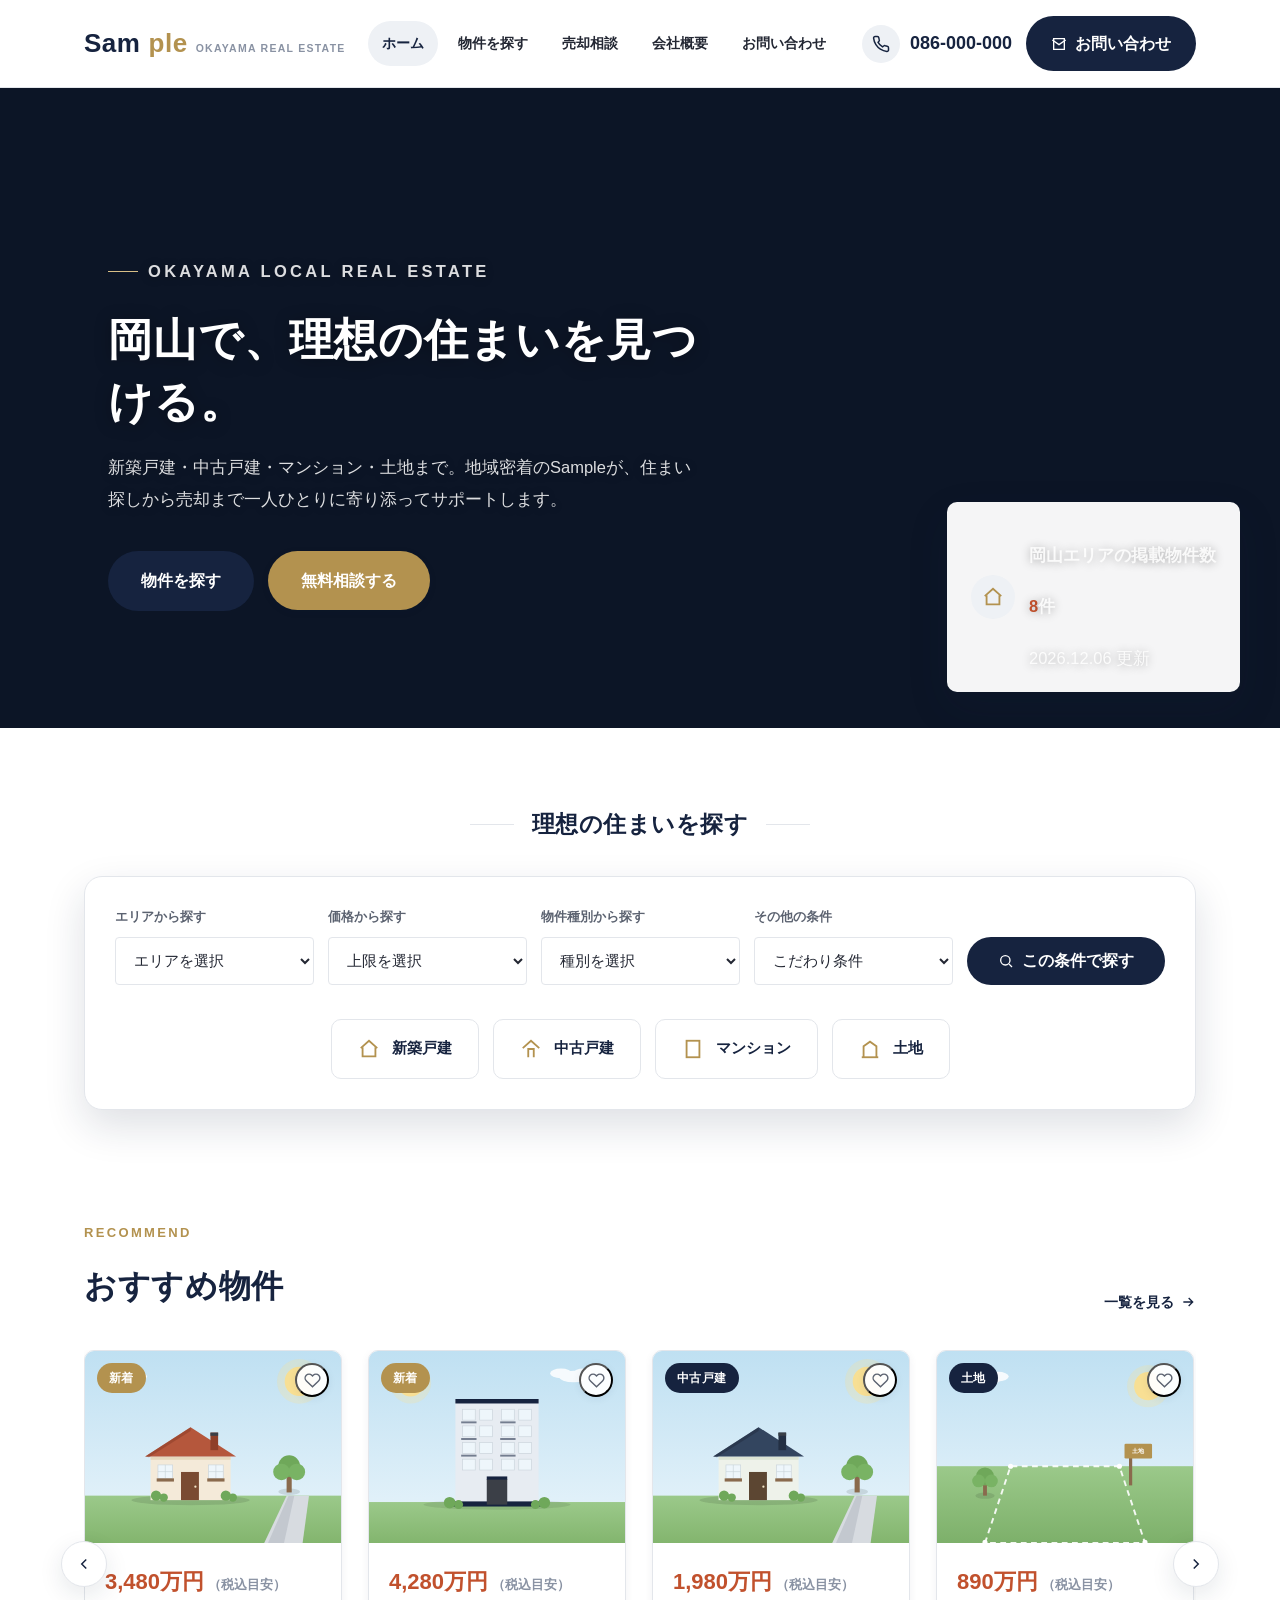
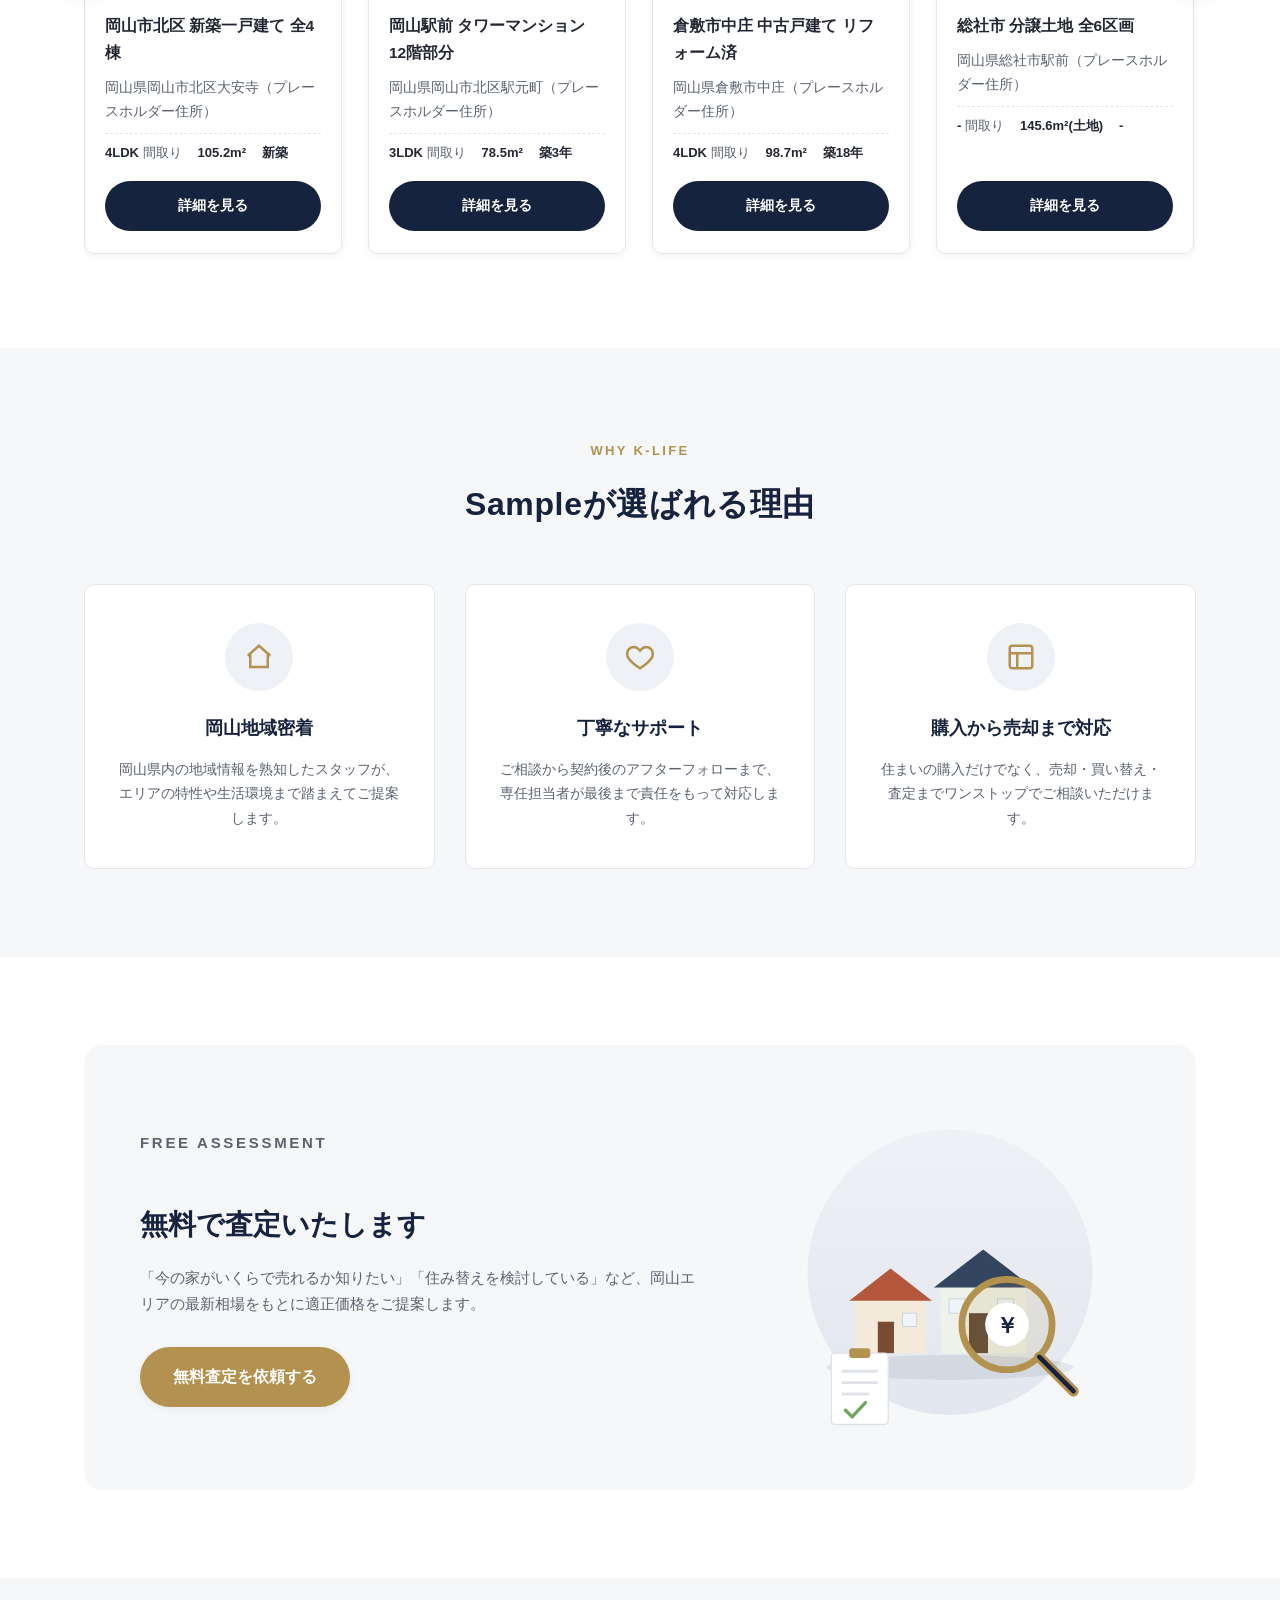
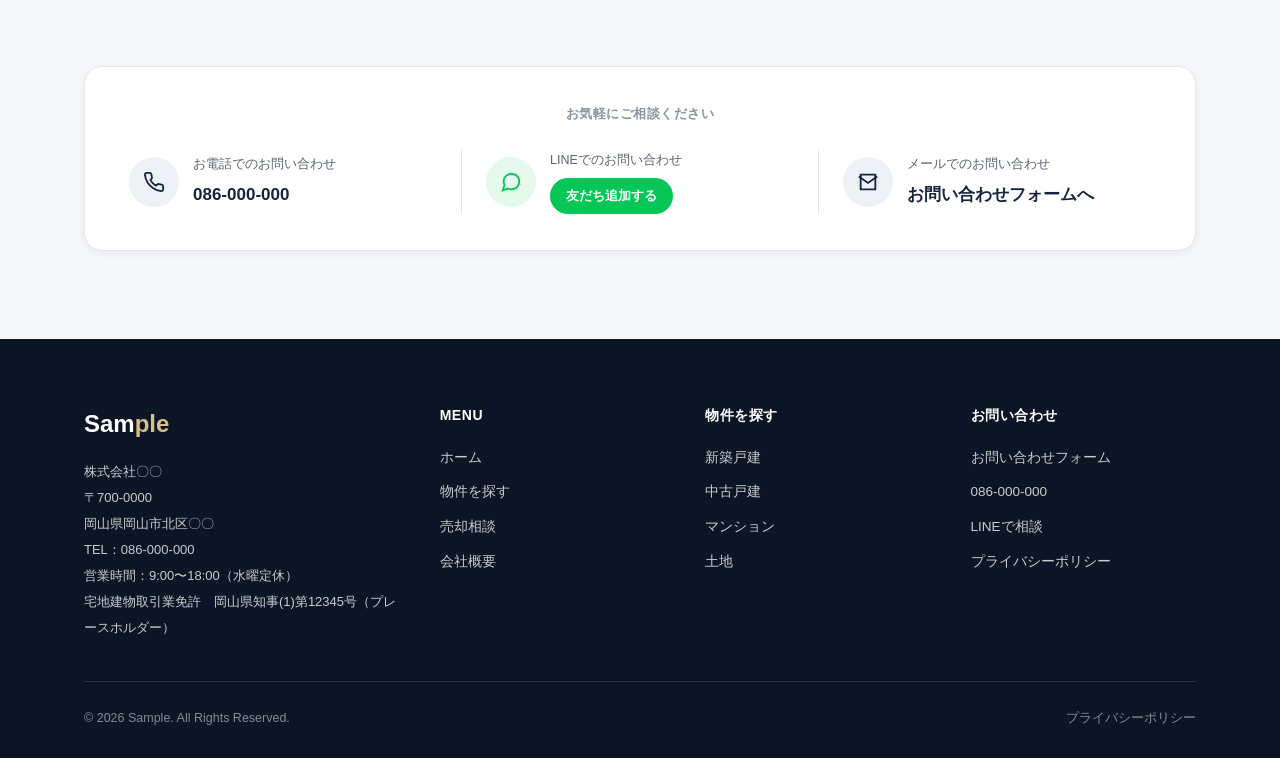
==== commit f526c000: "Genericize branding for public sample sharing Replace K-Life brand name with "Sample", company legal" ====
--- a/index.html
+++ b/index.html
@@ -3,31 +3,31 @@
 <head>
 <meta charset="UTF-8">
 <meta name="viewport" content="width=device-width, initial-scale=1.0">
-<title>K-Life｜岡山県の不動産会社 住宅・土地・中古住宅・賃貸をお探しなら</title>
-<meta name="description" content="K-Lifeは岡山県密着の不動産会社です。新築戸建・中古戸建・マンション・土地の購入から売却まで、地域に根ざした丁寧なサポートでお客様の理想の住まい探しをお手伝いします。">
-<meta name="keywords" content="岡山,不動産,K-Life,新築戸建,中古戸建,マンション,土地,売却,査定">
-<link rel="canonical" href="https://www.k-life-okayama.example.com/">
+<title>Sample｜岡山県の不動産会社 住宅・土地・中古住宅・賃貸をお探しなら</title>
+<meta name="description" content="Sampleは岡山県密着の不動産会社です。新築戸建・中古戸建・マンション・土地の購入から売却まで、地域に根ざした丁寧なサポートでお客様の理想の住まい探しをお手伝いします。">
+<meta name="keywords" content="岡山,不動産,Sample,新築戸建,中古戸建,マンション,土地,売却,査定">
+<link rel="canonical" href="https://www.sample-realestate.example.com/">
 <meta property="og:type" content="website">
-<meta property="og:title" content="K-Life｜岡山県の不動産会社">
-<meta property="og:description" content="岡山で理想の住まいを見つける。地域密着のK-Lifeが購入から売却までサポートします。">
+<meta property="og:title" content="Sample｜岡山県の不動産会社">
+<meta property="og:description" content="岡山で理想の住まいを見つける。地域密着のSampleが購入から売却までサポートします。">
 <meta property="og:locale" content="ja_JP">
 <link rel="stylesheet" href="css/style.css">
 <script type="application/ld+json">
 {
   "@context": "https://schema.org",
   "@type": "RealEstateAgent",
-  "name": "K-Life",
-  "image": "https://www.k-life-okayama.example.com/images/office.svg",
-  "telephone": "+81-86-123-4567",
+  "name": "Sample",
+  "image": "https://www.sample-realestate.example.com/images/office.svg",
+  "telephone": "+81-86-000-000",
   "address": {
     "@type": "PostalAddress",
     "addressRegion": "岡山県",
     "addressLocality": "岡山市北区",
-    "streetAddress": "本町1-1（プレースホルダー住所）",
+    "streetAddress": "〇〇",
     "addressCountry": "JP"
   },
   "areaServed": "岡山県",
-  "url": "https://www.k-life-okayama.example.com/"
+  "url": "https://www.sample-realestate.example.com/"
 }
 </script>
 </head>
@@ -35,7 +35,7 @@
 
 <header class="site-header">
   <div class="container">
-    <a href="index.html" class="brand">K-<span>Life</span><small>OKAYAMA REAL ESTATE</small></a>
+    <a href="index.html" class="brand">Sam<span>ple</span><small>OKAYAMA REAL ESTATE</small></a>
     <nav class="main-nav" id="mainNav">
       <a href="index.html" aria-current="page">ホーム</a>
       <a href="properties.html">物件を探す</a>
@@ -45,12 +45,12 @@
     </nav>
     <div class="header-actions">
       <div class="header-info">
-        <a href="tel:0861234567" class="header-phone">
+        <a href="tel:086000000" class="header-phone">
           <span class="header-phone-icon">
             <svg width="18" height="18" viewBox="0 0 24 24" fill="none" stroke="currentColor" stroke-width="2"><path d="M22 16.92v3a2 2 0 01-2.18 2 19.79 19.79 0 01-8.63-3.07 19.5 19.5 0 01-6-6 19.79 19.79 0 01-3.07-8.67A2 2 0 014.11 2h3a2 2 0 012 1.72c.12.9.32 1.78.6 2.63a2 2 0 01-.45 2.11L8.09 9.91a16 16 0 006 6l1.45-1.17a2 2 0 012.11-.45c.85.28 1.73.48 2.63.6A2 2 0 0122 16.92z"/></svg>
           </span>
           <span class="header-phone-text">
-            <span class="header-phone-number">086-123-4567</span>
+            <span class="header-phone-number">086-000-000</span>
             <span class="header-phone-hours">営業時間 9:00-18:00（水曜定休）</span>
           </span>
         </a>
@@ -75,7 +75,7 @@
       <div class="hero-inner">
         <p class="hero-eyebrow">OKAYAMA LOCAL REAL ESTATE</p>
         <h1>岡山で、理想の住まいを見つける。</h1>
-        <p>新築戸建・中古戸建・マンション・土地まで。地域密着のK-Lifeが、住まい探しから売却まで一人ひとりに寄り添ってサポートします。</p>
+        <p>新築戸建・中古戸建・マンション・土地まで。地域密着のSampleが、住まい探しから売却まで一人ひとりに寄り添ってサポートします。</p>
         <div class="hero-actions">
           <a href="properties.html" class="btn btn-dark">物件を探す</a>
           <a href="contact.html" class="btn btn-primary">無料相談する</a>
@@ -206,7 +206,7 @@
     <div class="container">
       <div class="section-head reveal">
         <p class="section-eyebrow">WHY K-LIFE</p>
-        <h2 class="section-title">K-Lifeが選ばれる理由</h2>
+        <h2 class="section-title">Sampleが選ばれる理由</h2>
       </div>
       <div class="reason-grid">
         <div class="reason-card reveal">
@@ -257,13 +257,13 @@
       <div class="contact-bar reveal">
         <p class="contact-bar-label">お気軽にご相談ください</p>
         <div class="contact-bar-row">
-          <a href="tel:0861234567" class="contact-bar-item">
+          <a href="tel:086000000" class="contact-bar-item">
             <span class="contact-bar-icon">
               <svg width="22" height="22" viewBox="0 0 24 24" fill="none" stroke="currentColor" stroke-width="2"><path d="M22 16.92v3a2 2 0 01-2.18 2 19.79 19.79 0 01-8.63-3.07 19.5 19.5 0 01-6-6 19.79 19.79 0 01-3.07-8.67A2 2 0 014.11 2h3a2 2 0 012 1.72c.12.9.32 1.78.6 2.63a2 2 0 01-.45 2.11L8.09 9.91a16 16 0 006 6l1.45-1.17a2 2 0 012.11-.45c.85.28 1.73.48 2.63.6A2 2 0 0122 16.92z"/></svg>
             </span>
             <span>
               <span class="contact-bar-title">お電話でのお問い合わせ</span>
-              <span class="contact-bar-value">086-123-4567</span>
+              <span class="contact-bar-value">086-000-000</span>
             </span>
           </a>
           <div class="contact-bar-divider"></div>
@@ -273,7 +273,7 @@
             </span>
             <span>
               <span class="contact-bar-title">LINEでのお問い合わせ</span>
-              <a href="https://line.me/R/ti/p/%40k-life-okayama" target="_blank" rel="noopener" class="line-badge">友だち追加する</a>
+              <a href="https://line.me/R/ti/p/%40sample-realestate" target="_blank" rel="noopener" class="line-badge">友だち追加する</a>
             </span>
           </div>
           <div class="contact-bar-divider"></div>
@@ -297,12 +297,12 @@
   <div class="container">
     <div class="footer-grid">
       <div class="footer-col">
-        <p class="footer-brand">K-<span>Life</span></p>
+        <p class="footer-brand">Sam<span>ple</span></p>
         <p class="footer-meta">
-          株式会社K-Life（プレースホルダー社名）<br>
+          株式会社〇〇<br>
           〒700-0000<br>
-          岡山県岡山市北区本町1-1（プレースホルダー住所）<br>
-          TEL：086-123-4567<br>
+          岡山県岡山市北区〇〇<br>
+          TEL：086-000-000<br>
           営業時間：9:00〜18:00（水曜定休）<br>
           宅地建物取引業免許　岡山県知事(1)第12345号（プレースホルダー）
         </p>
@@ -329,22 +329,22 @@
         <h4>お問い合わせ</h4>
         <ul>
           <li><a href="contact.html">お問い合わせフォーム</a></li>
-          <li><a href="tel:0861234567">086-123-4567</a></li>
-          <li><a href="https://line.me/R/ti/p/%40k-life-okayama" target="_blank" rel="noopener">LINEで相談</a></li>
+          <li><a href="tel:086000000">086-000-000</a></li>
+          <li><a href="https://line.me/R/ti/p/%40sample-realestate" target="_blank" rel="noopener">LINEで相談</a></li>
           <li><a href="privacy.html">プライバシーポリシー</a></li>
         </ul>
       </div>
     </div>
     <div class="footer-bottom">
-      <span>&copy; 2026 K-Life. All Rights Reserved.</span>
+      <span>&copy; 2026 Sample. All Rights Reserved.</span>
       <a href="privacy.html">プライバシーポリシー</a>
     </div>
   </div>
 </footer>
 
 <div class="mobile-cta-bar">
-  <a href="tel:0861234567" class="tel">電話で相談</a>
-  <a href="https://line.me/R/ti/p/%40k-life-okayama" target="_blank" rel="noopener" class="line">LINEで相談</a>
+  <a href="tel:086000000" class="tel">電話で相談</a>
+  <a href="https://line.me/R/ti/p/%40sample-realestate" target="_blank" rel="noopener" class="line">LINEで相談</a>
 </div>
 
 <script src="js/data.js"></script>
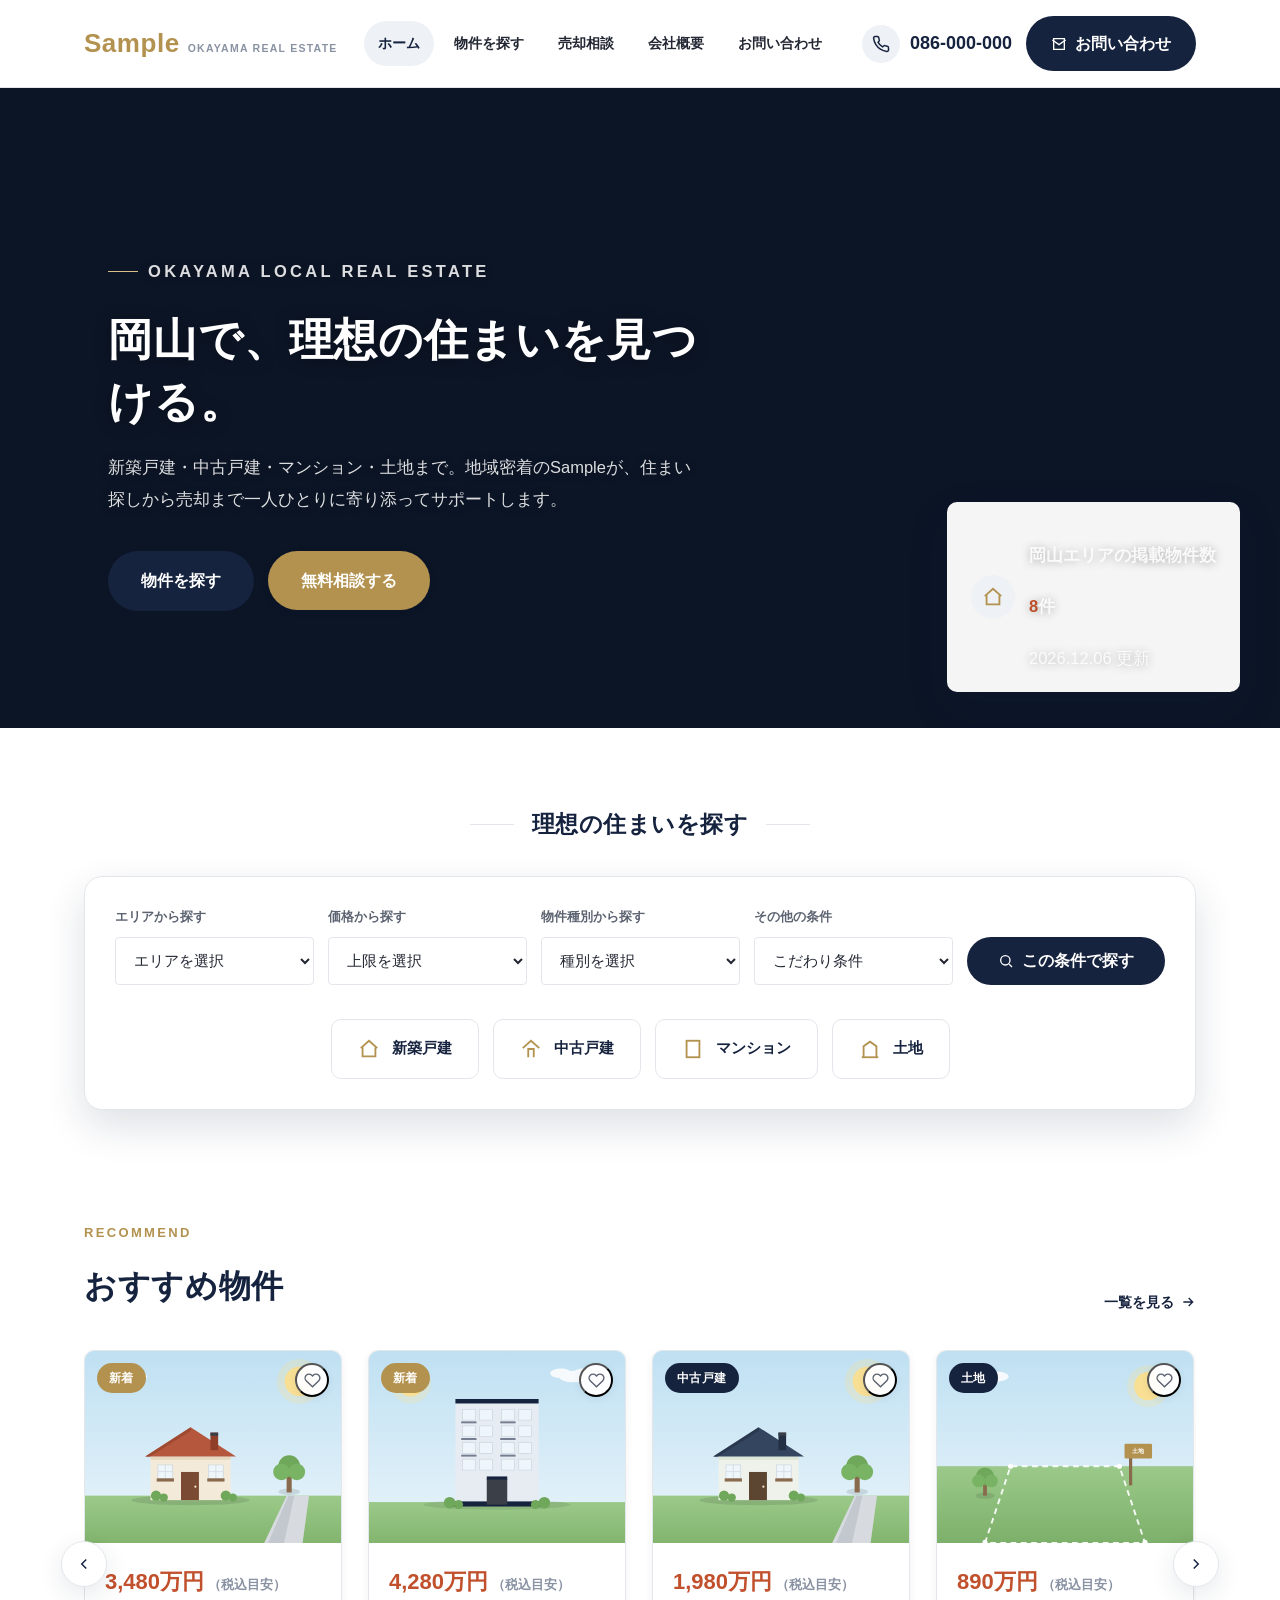
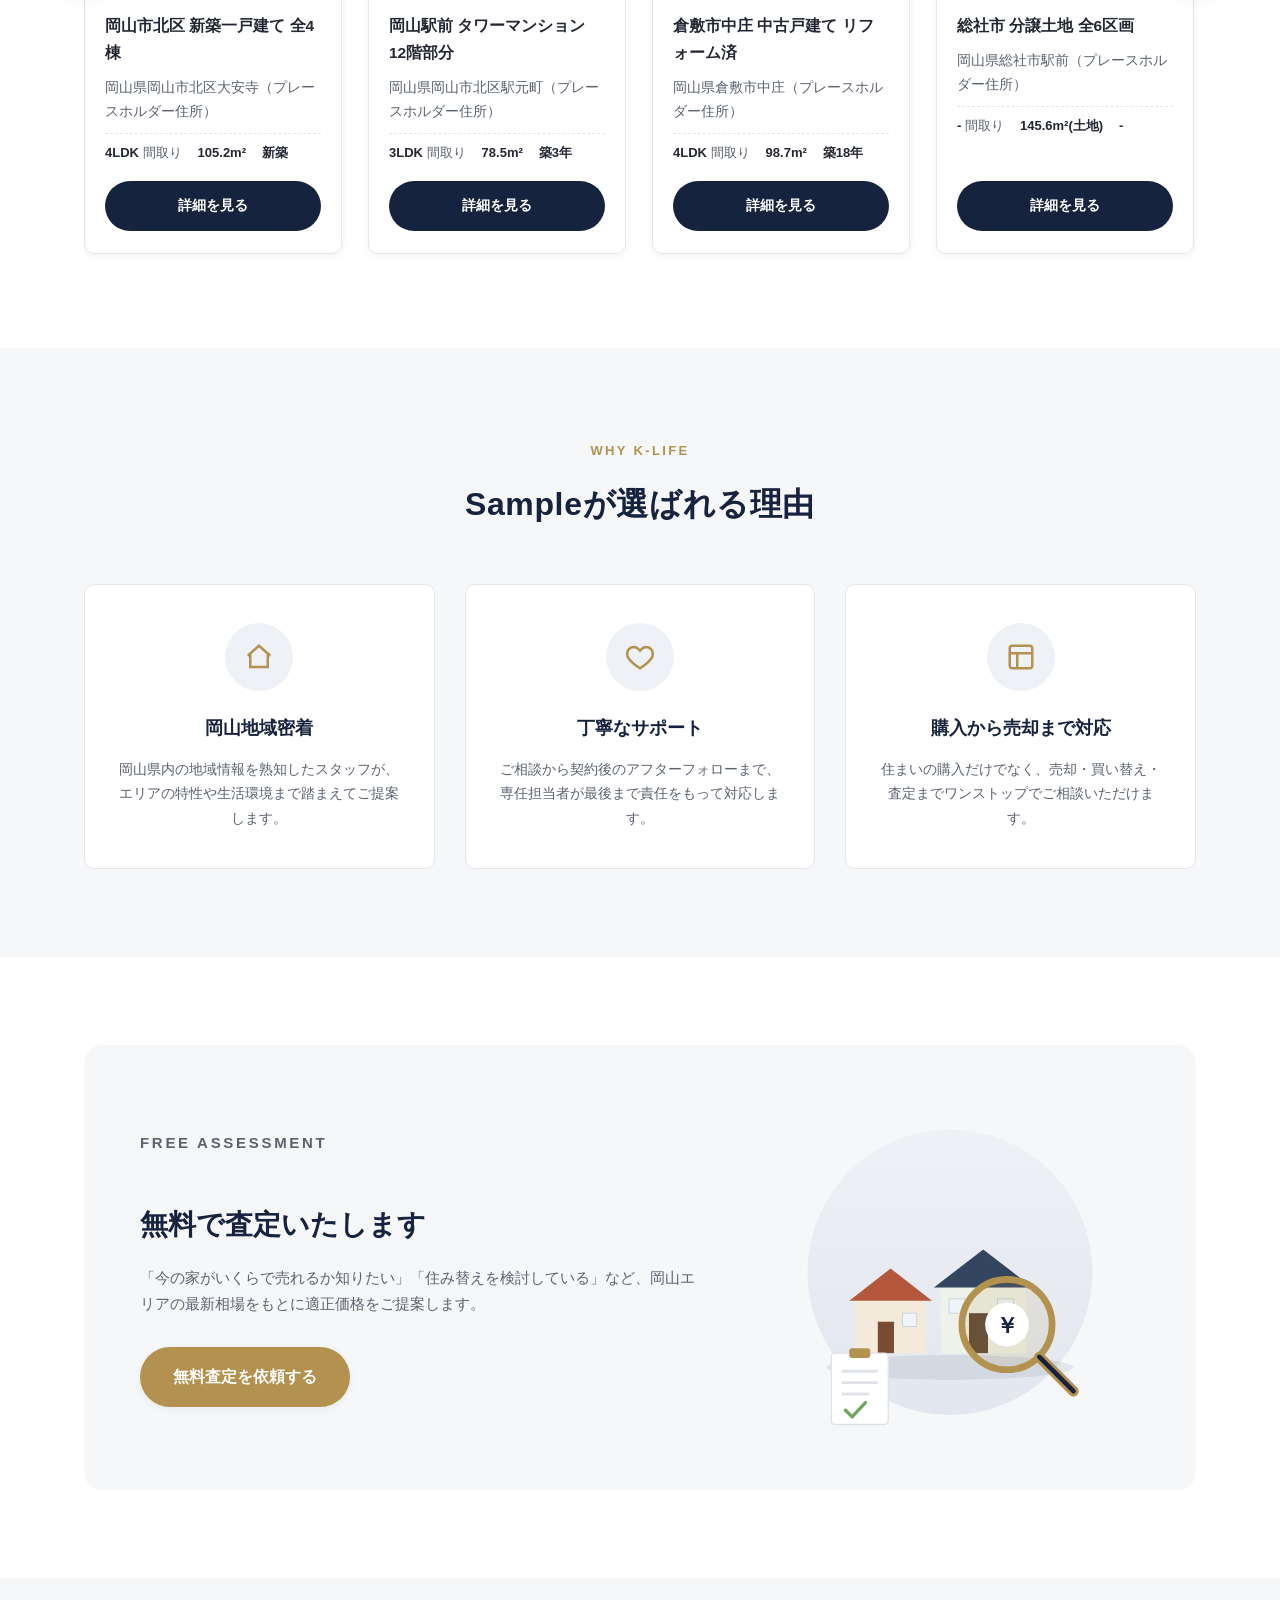
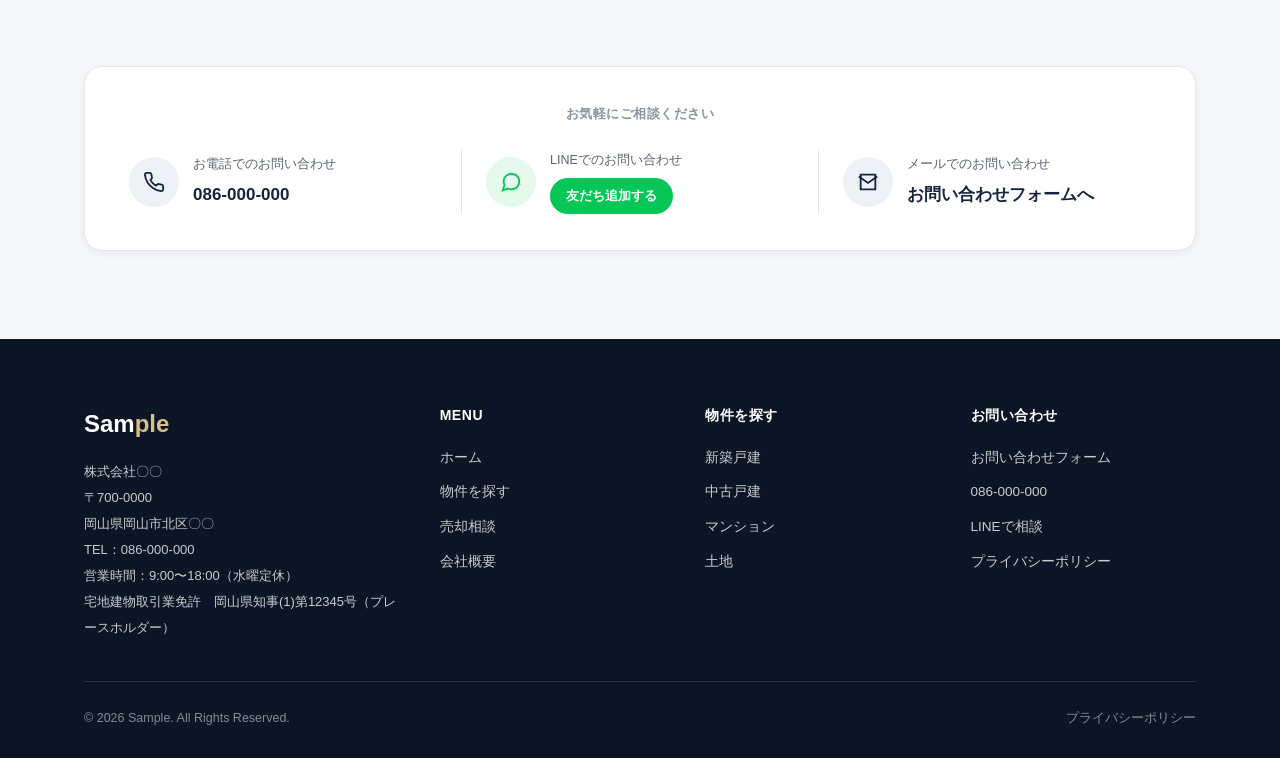
==== commit 23d43e1c: "Fix header logo spacing regression from rebrand Wrapping the brand text in a non-flex span prevents " ====
--- a/index.html
+++ b/index.html
@@ -35,7 +35,7 @@
 
 <header class="site-header">
   <div class="container">
-    <a href="index.html" class="brand">Sam<span>ple</span><small>OKAYAMA REAL ESTATE</small></a>
+    <a href="index.html" class="brand"><span class="brand-name">Sam<span>ple</span></span><small>OKAYAMA REAL ESTATE</small></a>
     <nav class="main-nav" id="mainNav">
       <a href="index.html" aria-current="page">ホーム</a>
       <a href="properties.html">物件を探す</a>
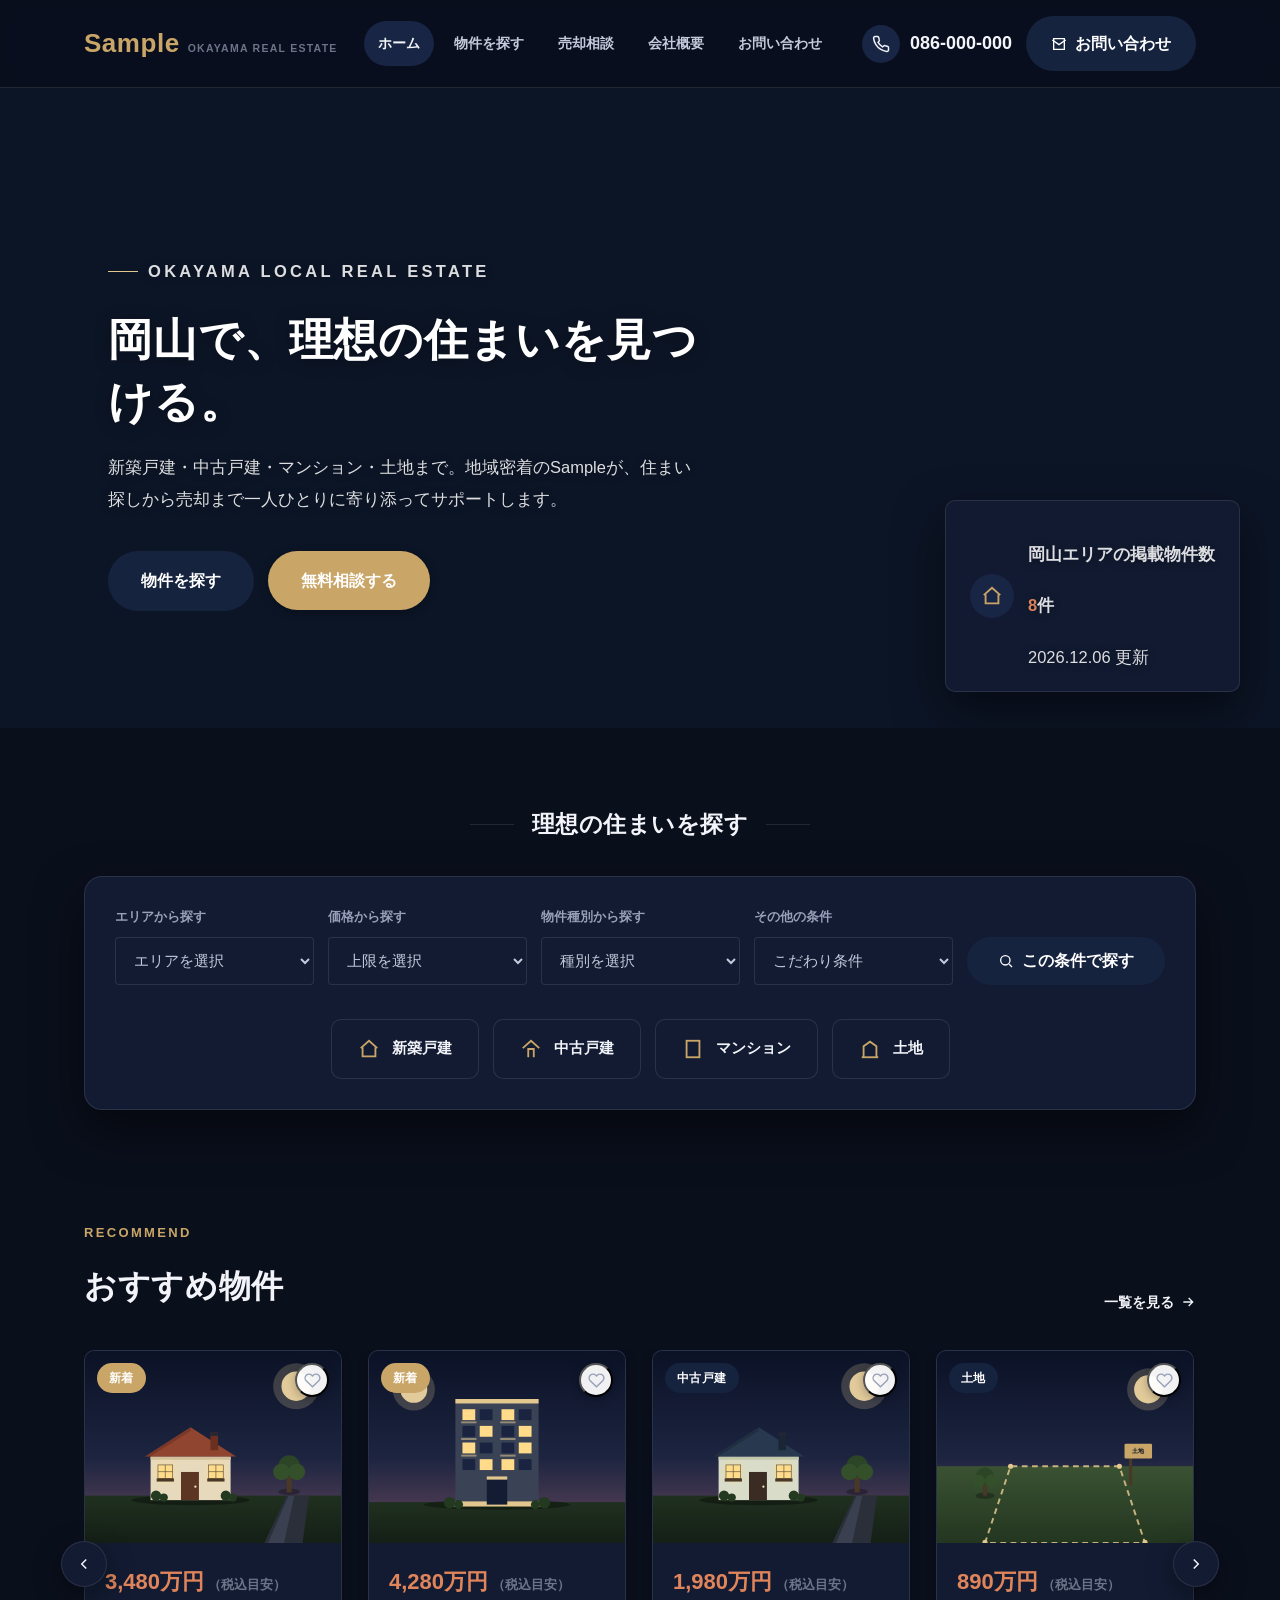
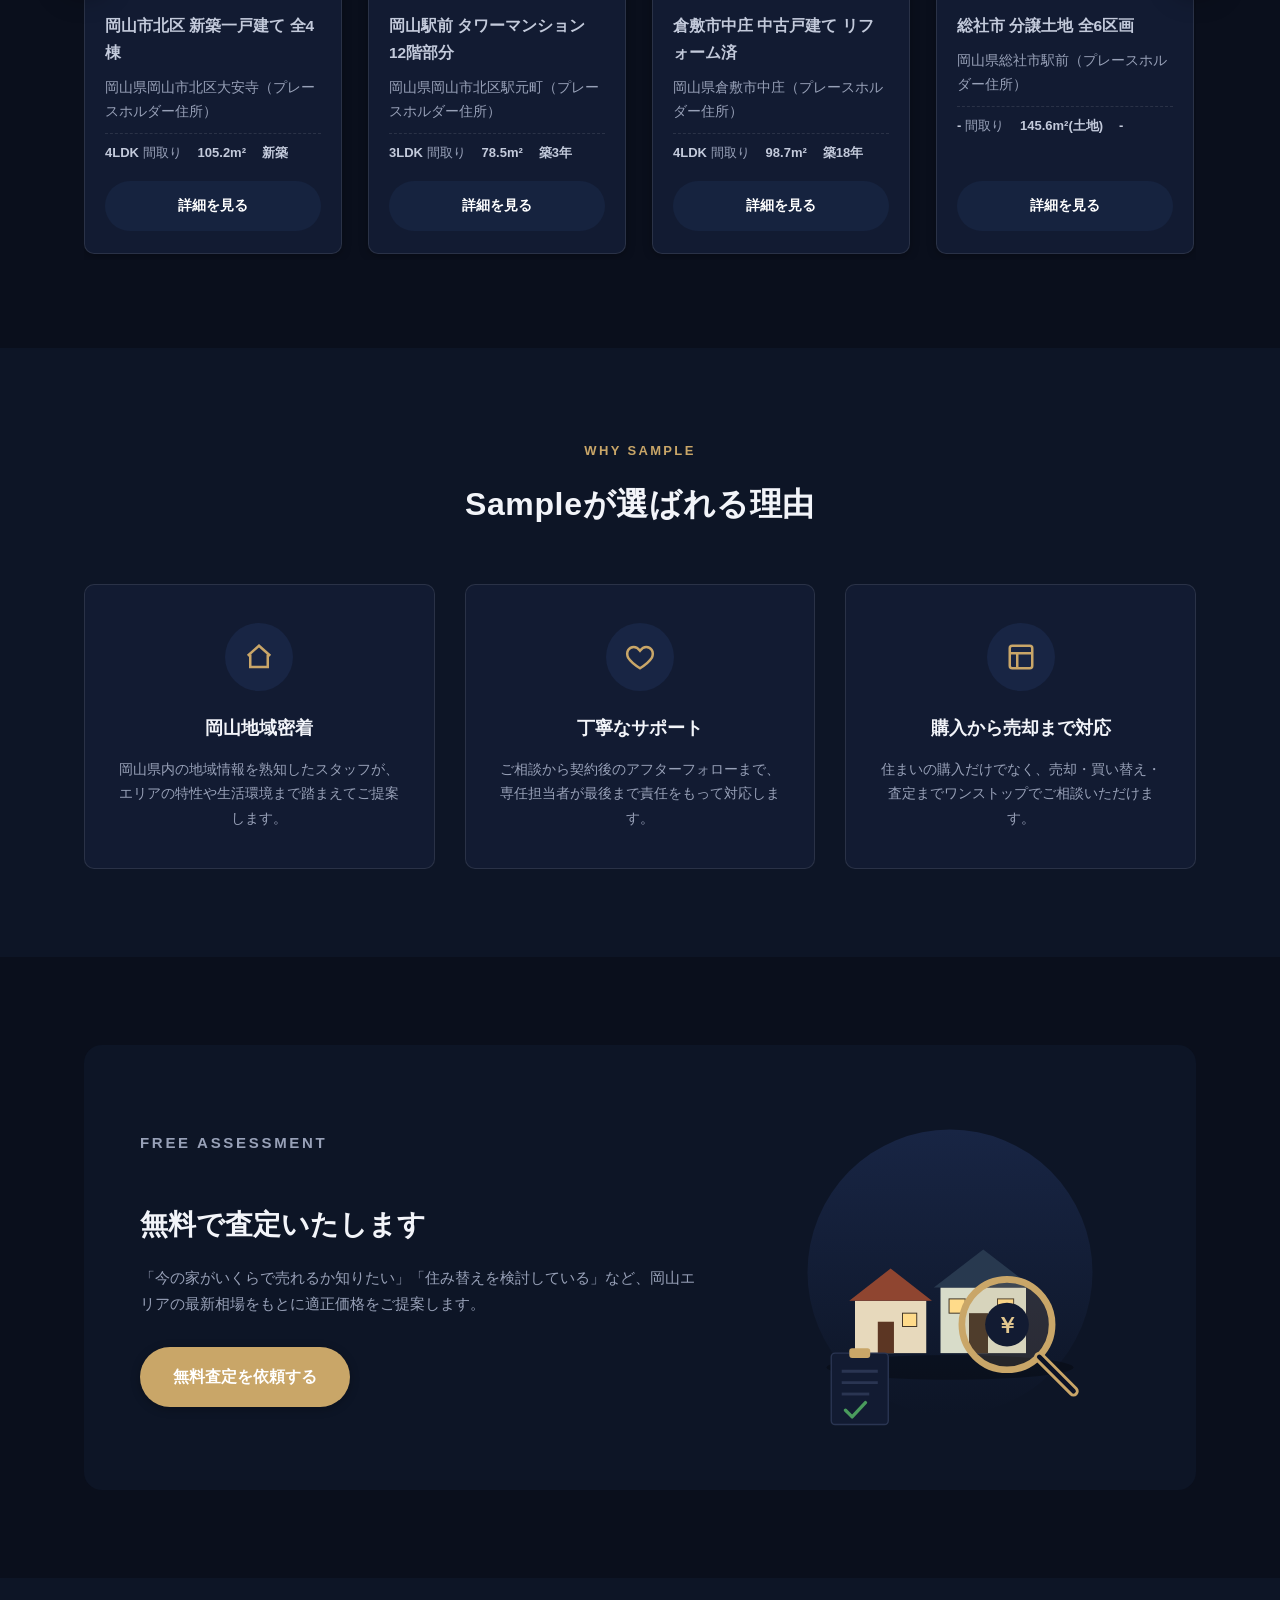
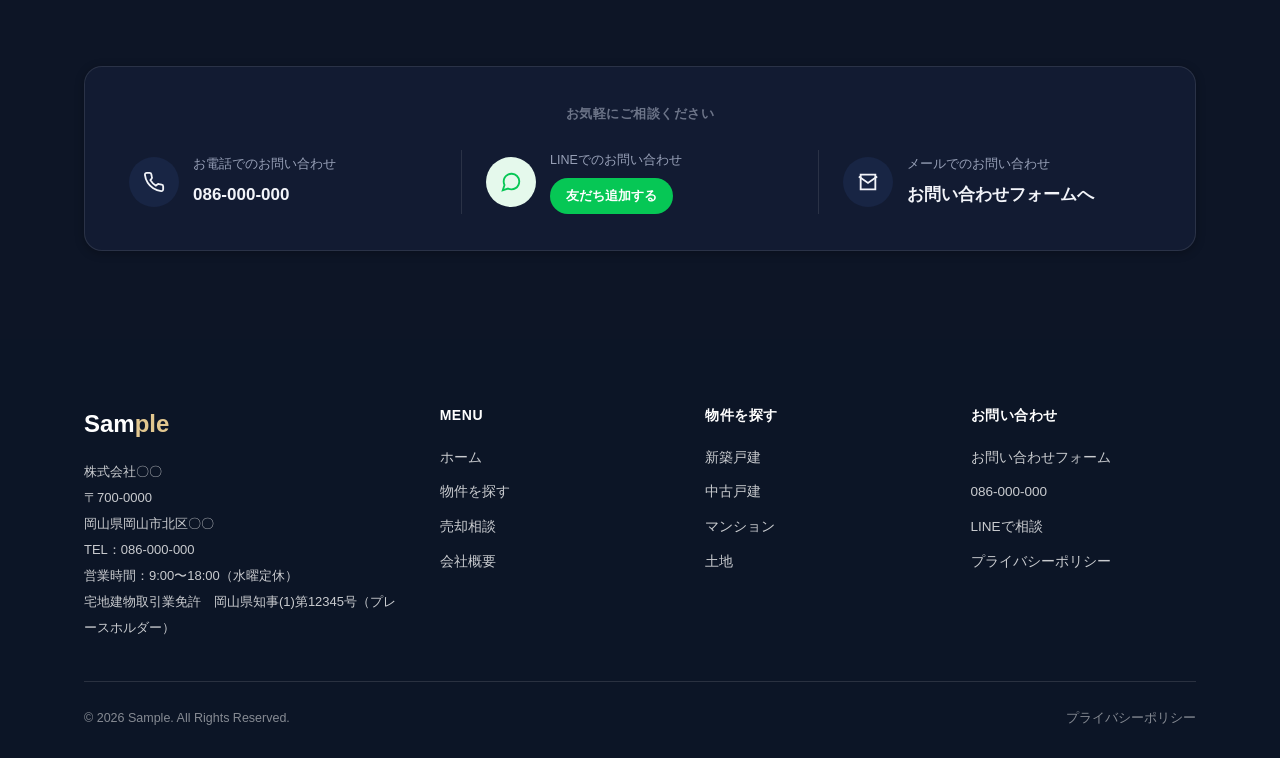
==== commit d7869410: "Switch entire site to a dark luxury theme Rework the color system (surface, heading, and text tokens" ====
--- a/index.html
+++ b/index.html
@@ -205,7 +205,7 @@
   <section class="section section-soft">
     <div class="container">
       <div class="section-head reveal">
-        <p class="section-eyebrow">WHY K-LIFE</p>
+        <p class="section-eyebrow">WHY SAMPLE</p>
         <h2 class="section-title">Sampleが選ばれる理由</h2>
       </div>
       <div class="reason-grid">
--- a/css/style.css
+++ b/css/style.css
@@ -3,23 +3,25 @@
    ========================================================================== */
 
 :root {
-  --color-bg: #ffffff;
-  --color-bg-soft: #f6f7f9;
-  --color-bg-soft-2: #eef1f5;
+  --color-bg: #0a0f1c;
+  --color-bg-soft: #0d1526;
+  --color-bg-soft-2: #182544;
+  --color-surface: #121b32;
   --color-primary: #16233f;
   --color-primary-dark: #0c1526;
   --color-primary-light: #2a3c63;
-  --color-accent: #b3924f;
-  --color-accent-light: #d8bf87;
-  --color-price: #c1512d;
-  --color-text: #232733;
-  --color-text-soft: #5b6270;
-  --color-text-faint: #8992a3;
-  --color-border: #e3e6eb;
+  --color-accent: #c9a668;
+  --color-accent-light: #e2c78f;
+  --color-price: #e0855b;
+  --color-heading: #f2f4f9;
+  --color-text: #c3cadb;
+  --color-text-soft: #98a1b8;
+  --color-text-faint: #6c7488;
+  --color-border: rgba(255, 255, 255, 0.1);
   --color-success: #2f7d4f;
-  --shadow-sm: 0 2px 8px rgba(22, 35, 63, 0.06);
-  --shadow-md: 0 8px 24px rgba(22, 35, 63, 0.10);
-  --shadow-lg: 0 16px 40px rgba(22, 35, 63, 0.14);
+  --shadow-sm: 0 2px 10px rgba(0, 0, 0, 0.28);
+  --shadow-md: 0 8px 28px rgba(0, 0, 0, 0.38);
+  --shadow-lg: 0 20px 48px rgba(0, 0, 0, 0.5);
   --radius-sm: 4px;
   --radius-md: 10px;
   --radius-lg: 18px;
@@ -108,7 +110,7 @@
 .section-title {
   font-size: 32px;
   font-weight: 700;
-  color: var(--color-primary);
+  color: var(--color-heading);
   letter-spacing: 0.02em;
 }
 
@@ -217,7 +219,7 @@
   position: absolute;
   inset: 0;
   z-index: -1;
-  background: rgba(255, 255, 255, 0.92);
+  background: rgba(10, 15, 28, 0.86);
   backdrop-filter: saturate(180%) blur(10px);
 }
 
@@ -235,7 +237,7 @@
   gap: 8px;
   font-weight: 800;
   font-size: 26px;
-  color: var(--color-primary);
+  color: var(--color-heading);
   letter-spacing: 0.02em;
   flex-shrink: 0;
 }
@@ -271,7 +273,7 @@
 .main-nav a:hover,
 .main-nav a[aria-current="page"] {
   background: var(--color-bg-soft-2);
-  color: var(--color-primary);
+  color: var(--color-heading);
 }
 
 .header-actions {
@@ -295,7 +297,7 @@
   display: flex;
   align-items: center;
   gap: 10px;
-  color: var(--color-primary);
+  color: var(--color-heading);
 }
 
 .header-phone-icon {
@@ -306,7 +308,7 @@
   display: flex;
   align-items: center;
   justify-content: center;
-  color: var(--color-primary);
+  color: var(--color-heading);
   flex-shrink: 0;
 }
 
@@ -319,7 +321,7 @@
 .header-phone-number {
   font-size: 18px;
   font-weight: 800;
-  color: var(--color-primary);
+  color: var(--color-heading);
 }
 
 .header-phone-hours {
@@ -349,7 +351,7 @@
   height: 42px;
   border: 1px solid var(--color-border);
   border-radius: var(--radius-sm);
-  background: #fff;
+  background: var(--color-surface);
 }
 
 .nav-toggle span {
@@ -357,7 +359,7 @@
   width: 20px;
   height: 2px;
   margin: 0 auto;
-  background: var(--color-primary);
+  background: var(--color-heading);
   transition: transform var(--transition-base), opacity var(--transition-base);
 }
 
@@ -495,7 +497,8 @@
   display: flex;
   align-items: center;
   gap: 14px;
-  background: rgba(255, 255, 255, 0.96);
+  background: rgba(18, 27, 50, 0.9);
+  border: 1px solid var(--color-border);
   backdrop-filter: blur(6px);
   border-radius: var(--radius-md);
   padding: 18px 24px;
@@ -523,7 +526,7 @@
 .hero-stat-value {
   font-size: 24px;
   font-weight: 800;
-  color: var(--color-primary);
+  color: var(--color-heading);
   line-height: 1.3;
 }
 
@@ -563,12 +566,12 @@
 .search-title h2 {
   font-size: 23px;
   font-weight: 800;
-  color: var(--color-primary);
+  color: var(--color-heading);
   letter-spacing: 0.02em;
 }
 
 .search-card {
-  background: #fff;
+  background: var(--color-surface);
   border-radius: var(--radius-lg);
   box-shadow: var(--shadow-lg);
   padding: 30px;
@@ -622,7 +625,7 @@
   padding: 0 14px;
   border-radius: var(--radius-sm);
   border: 1px solid var(--color-border);
-  background: #fff;
+  background: var(--color-surface);
   font-size: 14.5px;
   color: var(--color-text);
   font-family: inherit;
@@ -653,10 +656,10 @@
   gap: 12px;
   padding: 16px 26px;
   border-radius: var(--radius-md);
-  background: #fff;
+  background: var(--color-surface);
   font-size: 14.5px;
   font-weight: 700;
-  color: var(--color-primary);
+  color: var(--color-heading);
   border: 1px solid var(--color-border);
   transition: transform var(--transition-base), border-color var(--transition-base), box-shadow var(--transition-base);
 }
@@ -695,7 +698,7 @@
   gap: 6px;
   font-size: 14px;
   font-weight: 700;
-  color: var(--color-primary);
+  color: var(--color-heading);
   flex-shrink: 0;
 }
 
@@ -739,13 +742,13 @@
   width: 46px;
   height: 46px;
   border-radius: 50%;
-  background: #fff;
+  background: var(--color-surface);
   border: 1px solid var(--color-border);
   box-shadow: var(--shadow-md);
   display: flex;
   align-items: center;
   justify-content: center;
-  color: var(--color-primary);
+  color: var(--color-heading);
   z-index: 3;
 }
 
@@ -795,7 +798,7 @@
 
 .property-card {
   position: relative;
-  background: #fff;
+  background: var(--color-surface);
   border: 1px solid var(--color-border);
   border-radius: var(--radius-md);
   overflow: hidden;
@@ -921,7 +924,7 @@
 }
 
 .reason-card {
-  background: #fff;
+  background: var(--color-surface);
   border: 1px solid var(--color-border);
   border-radius: var(--radius-md);
   padding: 38px 30px;
@@ -960,7 +963,7 @@
 .reason-card h3 {
   font-size: 18px;
   font-weight: 700;
-  color: var(--color-primary);
+  color: var(--color-heading);
   margin-bottom: 12px;
 }
 
@@ -1036,7 +1039,7 @@
 .assessment-content h2 {
   font-size: 28px;
   font-weight: 800;
-  color: var(--color-primary);
+  color: var(--color-heading);
   margin: 14px 0 16px;
 }
 
@@ -1067,7 +1070,7 @@
 }
 
 .contact-card {
-  background: #fff;
+  background: var(--color-surface);
   border: 1px solid var(--color-border);
   border-radius: var(--radius-md);
   padding: 34px 26px;
@@ -1084,13 +1087,13 @@
   align-items: center;
   justify-content: center;
   background: var(--color-bg-soft-2);
-  color: var(--color-primary);
+  color: var(--color-heading);
 }
 
 .contact-card h3 {
   font-size: 16.5px;
   font-weight: 700;
-  color: var(--color-primary);
+  color: var(--color-heading);
   margin-bottom: 8px;
 }
 
@@ -1103,13 +1106,13 @@
 .contact-card .tel-number {
   font-size: 24px;
   font-weight: 800;
-  color: var(--color-primary);
+  color: var(--color-heading);
   display: block;
   margin-bottom: 6px;
 }
 
 .contact-bar {
-  background: #fff;
+  background: var(--color-surface);
   border: 1px solid var(--color-border);
   border-radius: var(--radius-lg);
   padding: 36px 44px;
@@ -1149,7 +1152,7 @@
   display: flex;
   align-items: center;
   justify-content: center;
-  color: var(--color-primary);
+  color: var(--color-heading);
   flex-shrink: 0;
 }
 
@@ -1169,7 +1172,7 @@
   display: block;
   font-size: 17px;
   font-weight: 800;
-  color: var(--color-primary);
+  color: var(--color-heading);
 }
 
 .contact-bar-divider {
@@ -1202,7 +1205,7 @@
    ========================================================================== */
 
 .form-card {
-  background: #fff;
+  background: var(--color-surface);
   border: 1px solid var(--color-border);
   border-radius: var(--radius-lg);
   padding: 40px;
@@ -1254,7 +1257,7 @@
 .form-group textarea:focus {
   outline: 2px solid var(--color-accent-light);
   outline-offset: 1px;
-  background: #fff;
+  background: var(--color-surface);
 }
 
 .form-group textarea {
@@ -1394,7 +1397,7 @@
    ========================================================================== */
 
 .filter-bar {
-  background: #fff;
+  background: var(--color-surface);
   border: 1px solid var(--color-border);
   border-radius: var(--radius-lg);
   padding: 26px 30px;
@@ -1421,7 +1424,7 @@
 }
 
 .result-meta strong {
-  color: var(--color-primary);
+  color: var(--color-heading);
   font-size: 17px;
 }
 
@@ -1504,7 +1507,7 @@
 .detail-title {
   font-size: 24px;
   font-weight: 800;
-  color: var(--color-primary);
+  color: var(--color-heading);
 }
 
 .detail-price {
@@ -1550,7 +1553,7 @@
 
 .feature-tags span {
   background: var(--color-bg-soft-2);
-  color: var(--color-primary);
+  color: var(--color-heading);
   font-size: 12.5px;
   font-weight: 700;
   padding: 8px 14px;
@@ -1580,7 +1583,7 @@
 .side-panel {
   position: sticky;
   top: calc(var(--header-height) + 20px);
-  background: #fff;
+  background: var(--color-surface);
   border: 1px solid var(--color-border);
   border-radius: var(--radius-lg);
   padding: 28px;
@@ -1590,7 +1593,7 @@
 .side-panel h3 {
   font-size: 16px;
   font-weight: 700;
-  color: var(--color-primary);
+  color: var(--color-heading);
   margin-bottom: 18px;
 }
 
@@ -1618,7 +1621,7 @@
 .agent-mini .name {
   font-size: 13.5px;
   font-weight: 700;
-  color: var(--color-primary);
+  color: var(--color-heading);
 }
 
 .agent-mini .role {
@@ -1723,7 +1726,7 @@
 }
 
 .flow-step {
-  background: #fff;
+  background: var(--color-surface);
   border: 1px solid var(--color-border);
   border-radius: var(--radius-md);
   padding: 30px 22px;
@@ -1749,7 +1752,7 @@
 .flow-step h3 {
   font-size: 15.5px;
   font-weight: 700;
-  color: var(--color-primary);
+  color: var(--color-heading);
   margin-bottom: 10px;
 }
 
@@ -1765,7 +1768,7 @@
 
 .faq-item summary {
   font-weight: 700;
-  color: var(--color-primary);
+  color: var(--color-heading);
   cursor: pointer;
   font-size: 15px;
   display: flex;
@@ -1800,7 +1803,7 @@
 
 .policy-body h2 {
   font-size: 18px;
-  color: var(--color-primary);
+  color: var(--color-heading);
   margin: 34px 0 12px;
 }
 
@@ -1978,7 +1981,7 @@
     left: 0;
     right: 0;
     bottom: 0;
-    background: #fff;
+    background: var(--color-surface);
     flex-direction: column;
     align-items: stretch;
     padding: 20px;
